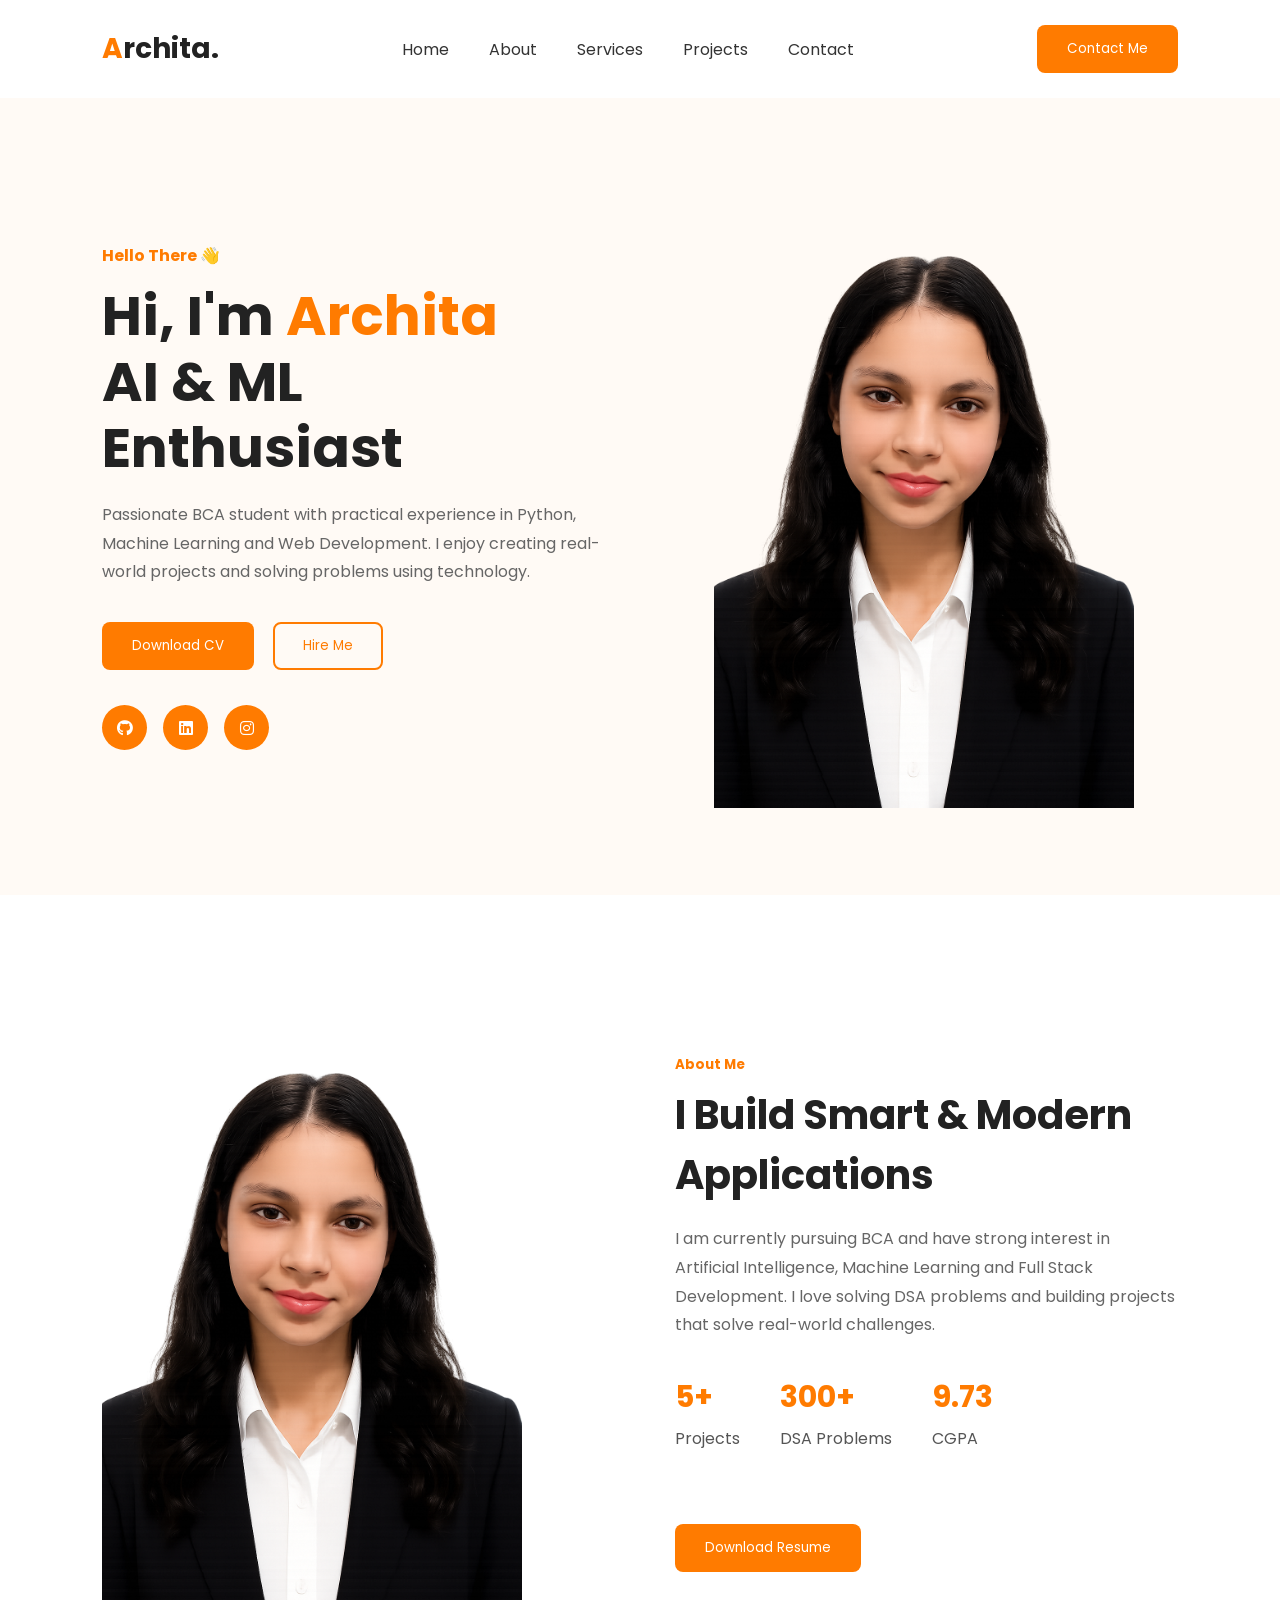
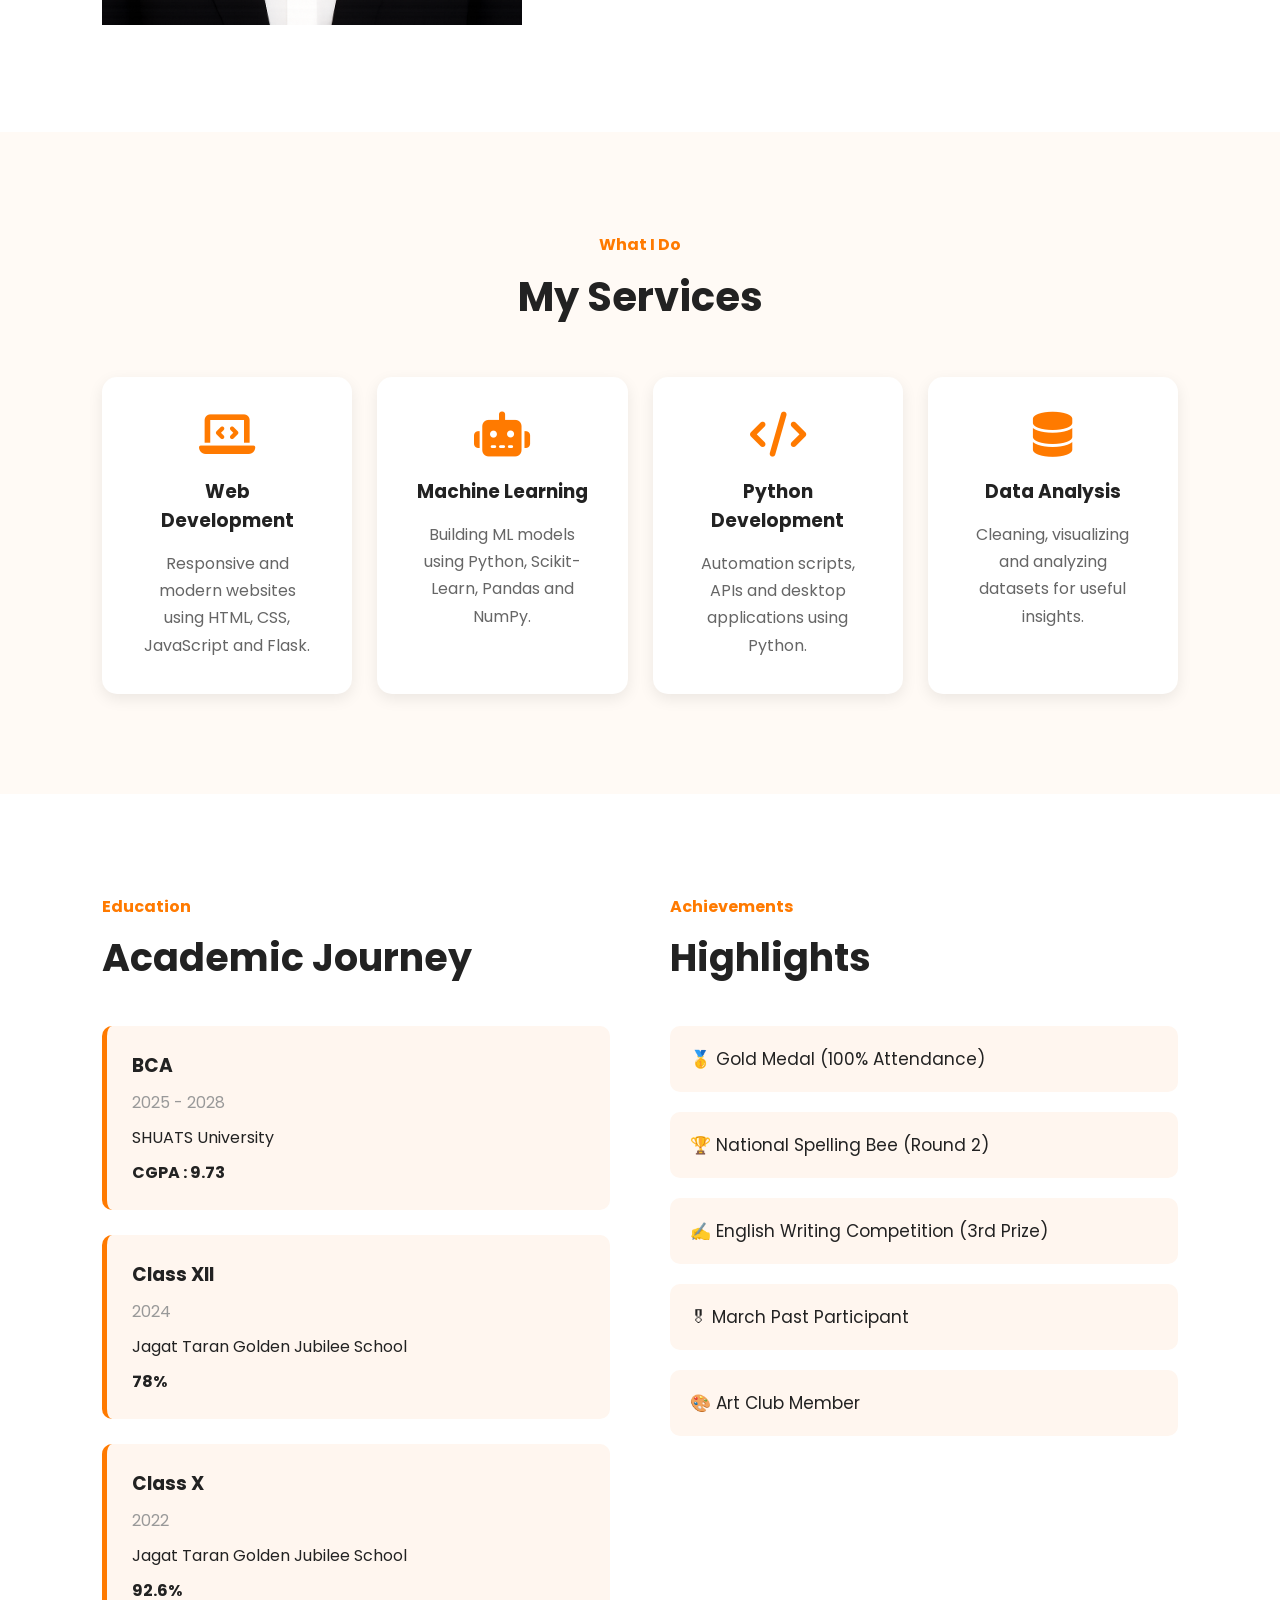
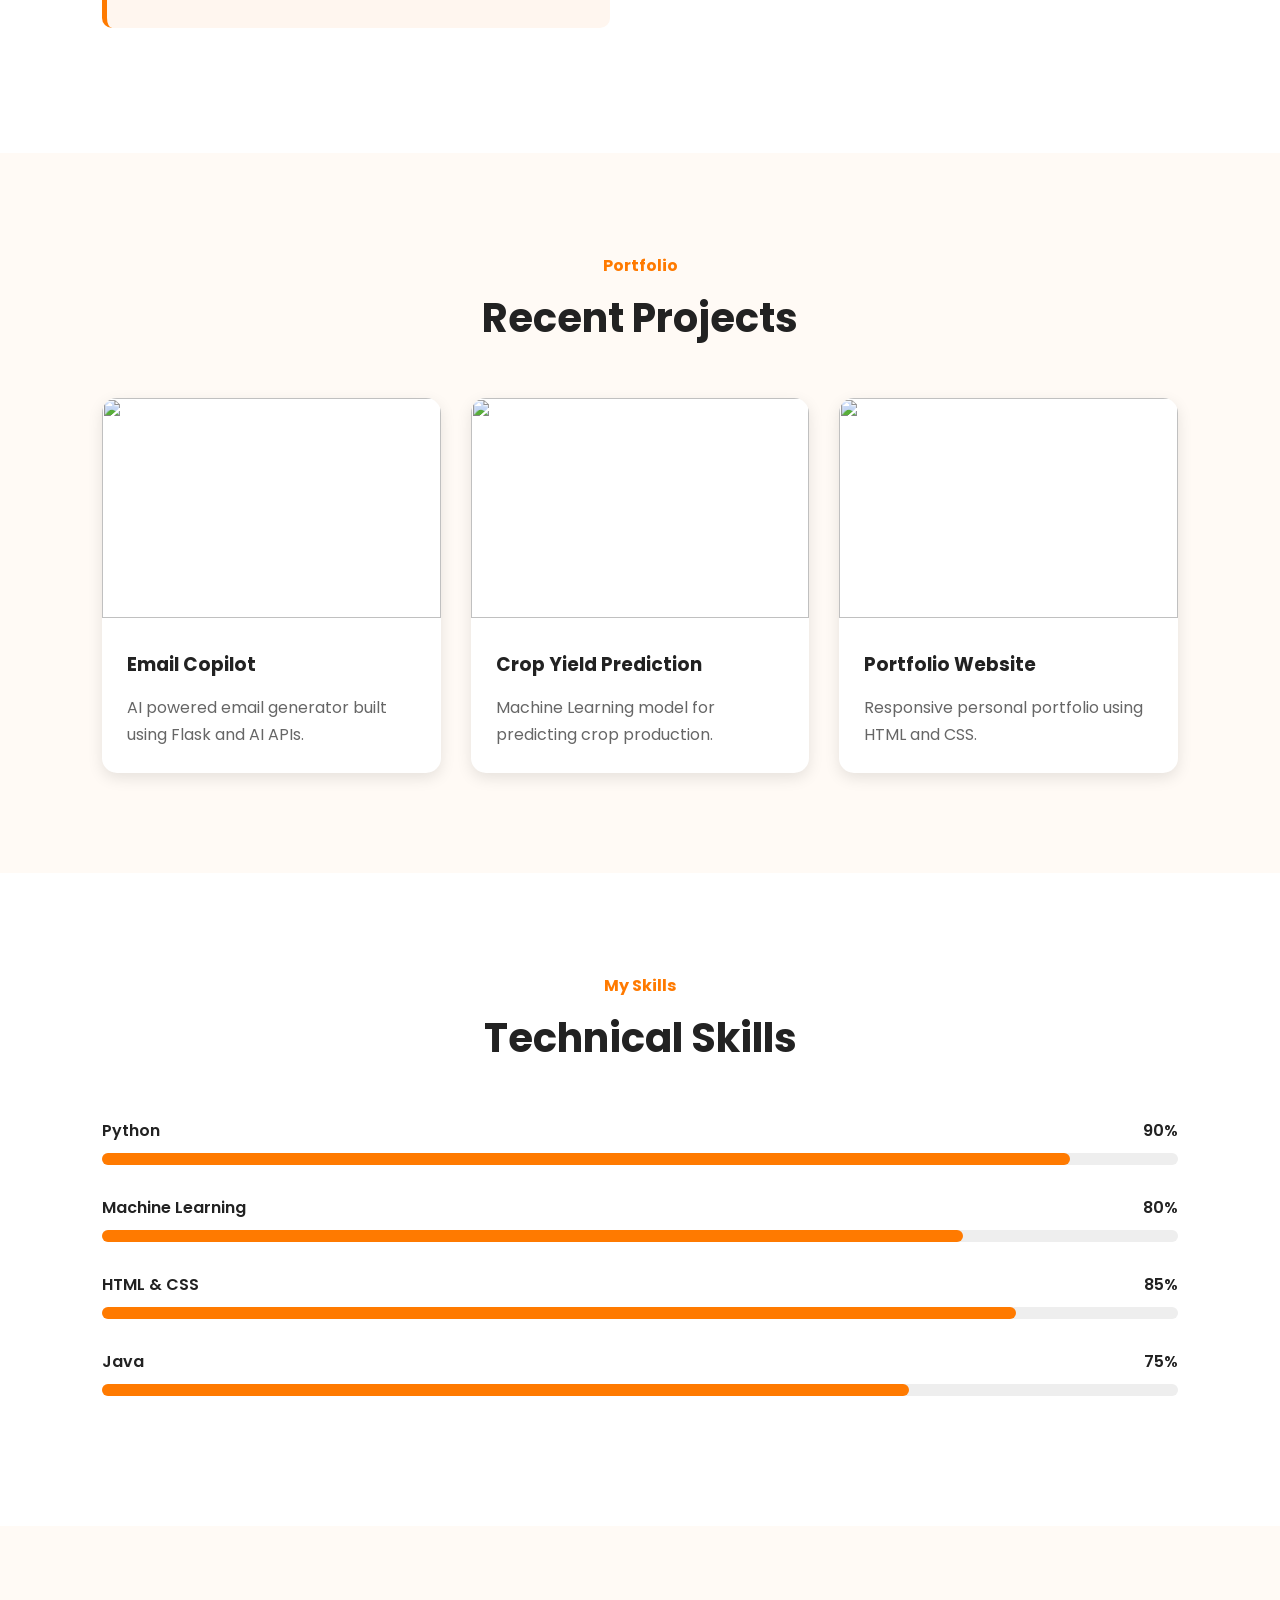
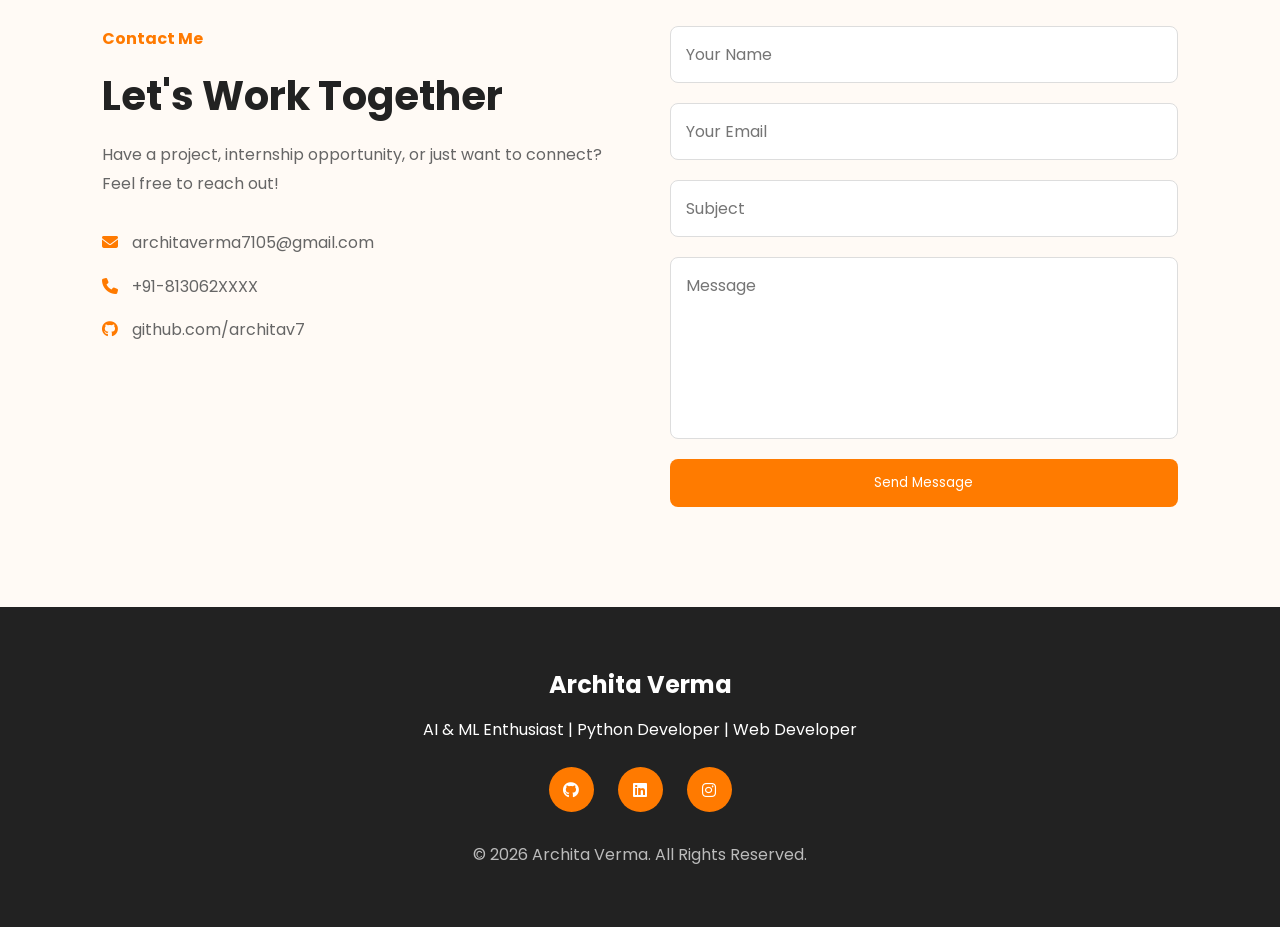
==== index.html @ 8e08bd90 "Initial Commit" ====
<!DOCTYPE html>
<html lang="en">
<head>
    <meta charset="UTF-8">
    <meta name="viewport" content="width=device-width, initial-scale=1.0">
    <title>Archita Verma | Portfolio</title>

    <!-- CSS -->
    <link rel="stylesheet" href="style.css">

    <!-- Icons -->
    <link rel="stylesheet"
    href="https://cdnjs.cloudflare.com/ajax/libs/font-awesome/6.5.2/css/all.min.css">
</head>

<body>

<!-- ================= NAVBAR ================= -->

<header>

    <div class="logo">
        <span>A</span>rchita.
    </div>

    <nav>

        <a href="#">Home</a>
        <a href="#">About</a>
        <a href="#">Services</a>
        <a href="#">Projects</a>
        <a href="#">Contact</a>

    </nav>

    <button class="btn">Contact Me</button>

</header>

<!-- ================= HERO ================= -->

<section class="hero">

    <div class="hero-text">

        <h4>Hello There 👋</h4>

        <h1>
            Hi, I'm <span>Archita</span><br>
            AI & ML Enthusiast
        </h1>

        <p>
            Passionate BCA student with practical experience in
            Python, Machine Learning and Web Development.
            I enjoy creating real-world projects and solving
            problems using technology.
        </p>

        <div class="hero-buttons">

            <button class="btn">
                Download CV
            </button>

            <button class="btn-outline">
                Hire Me
            </button>

        </div>

        <div class="social-icons">

            <a href="#"><i class="fab fa-github"></i></a>

            <a href="#"><i class="fab fa-linkedin"></i></a>

            <a href="#"><i class="fab fa-instagram"></i></a>

        </div>

    </div>


    <div class="hero-image">

        <!-- Replace this image with your own -->
        <img    src= "Profile.png" alt="Profile">

    </div>

</section>

<!-- ================= ABOUT ================= -->

<section class="about">

    <div class="about-image">

        <img src="Profile.png" alt="Profile">

    </div>


    <div class="about-text">

        <h5>About Me</h5>

        <h2>
            I Build Smart & Modern
            Applications
        </h2>

        <p>

            I am currently pursuing BCA and have strong interest
            in Artificial Intelligence, Machine Learning and
            Full Stack Development.

            I love solving DSA problems and building projects
            that solve real-world challenges.

        </p>

        <div class="about-box">

            <div>

                <h3>5+</h3>
                <p>Projects</p>

            </div>

            <div>

                <h3>300+</h3>
                <p>DSA Problems</p>

            </div>

            <div>

                <h3>9.73</h3>
                <p>CGPA</p>

            </div>

        </div>

        <button class="btn">

            Download Resume

        </button>

    </div>

</section>
  <!-- ================= SERVICES ================= -->

<section class="services">

    <h4>What I Do</h4>
    <h2>My Services</h2>

    <div class="service-container">

        <div class="service-card">
            <i class="fas fa-laptop-code"></i>
            <h3>Web Development</h3>
            <p>
                Responsive and modern websites using HTML, CSS,
                JavaScript and Flask.
            </p>
        </div>

        <div class="service-card">
            <i class="fas fa-robot"></i>
            <h3>Machine Learning</h3>
            <p>
                Building ML models using Python,
                Scikit-Learn, Pandas and NumPy.
            </p>
        </div>

        <div class="service-card">
            <i class="fas fa-code"></i>
            <h3>Python Development</h3>
            <p>
                Automation scripts, APIs and desktop
                applications using Python.
            </p>
        </div>

        <div class="service-card">
            <i class="fas fa-database"></i>
            <h3>Data Analysis</h3>
            <p>
                Cleaning, visualizing and analyzing
                datasets for useful insights.
            </p>
        </div>

    </div>

</section>


<!-- ================= EDUCATION ================= -->

<section class="education">

    <div class="education-left">

        <h4>Education</h4>
        <h2>Academic Journey</h2>

        <div class="edu-box">

            <h3>BCA</h3>
            <span>2025 - 2028</span>

            <p>
                SHUATS University
            </p>

            <strong>CGPA : 9.73</strong>

        </div>

        <div class="edu-box">

            <h3>Class XII</h3>
            <span>2024</span>

            <p>
                Jagat Taran Golden Jubilee School
            </p>

            <strong>78%</strong>

        </div>

        <div class="edu-box">

            <h3>Class X</h3>
            <span>2022</span>

            <p>
                Jagat Taran Golden Jubilee School
            </p>

            <strong>92.6%</strong>

        </div>

    </div>


    <div class="education-right">

        <h4>Achievements</h4>
        <h2>Highlights</h2>

        <div class="achievement">

            🥇 Gold Medal (100% Attendance)

        </div>

        <div class="achievement">

            🏆 National Spelling Bee (Round 2)

        </div>

        <div class="achievement">

            ✍️ English Writing Competition (3rd Prize)

        </div>

        <div class="achievement">

            🎖 March Past Participant

        </div>

        <div class="achievement">

            🎨 Art Club Member

        </div>

    </div>

</section>


<!-- ================= PROJECTS ================= -->

<section class="projects">

    <h4>Portfolio</h4>
    <h2>Recent Projects</h2>

    <div class="project-container">

        <div class="project-card">

            <img src="images/project1.jpg">

            <div class="project-info">

                <h3>Email Copilot</h3>

                <p>
                    AI powered email generator
                    built using Flask and AI APIs.
                </p>

            </div>

        </div>

        <div class="project-card">

            <img src="images/project2.jpg">

            <div class="project-info">

                <h3>Crop Yield Prediction</h3>

                <p>
                    Machine Learning model
                    for predicting crop production.
                </p>

            </div>

        </div>

        <div class="project-card">

            <img src="images/project3.jpg">

            <div class="project-info">

                <h3>Portfolio Website</h3>

                <p>
                    Responsive personal portfolio
                    using HTML and CSS.
                </p>

            </div>

        </div>

    </div>

</section>
<!-- ================= SKILLS ================= -->

<section class="skills">

    <h4>My Skills</h4>
    <h2>Technical Skills</h2>

    <div class="skill">

        <div class="skill-title">
            <span>Python</span>
            <span>90%</span>
        </div>

        <div class="progress">
            <div class="progress-bar" style="width:90%;"></div>
        </div>

    </div>

    <div class="skill">

        <div class="skill-title">
            <span>Machine Learning</span>
            <span>80%</span>
        </div>

        <div class="progress">
            <div class="progress-bar" style="width:80%;"></div>
        </div>

    </div>

    <div class="skill">

        <div class="skill-title">
            <span>HTML & CSS</span>
            <span>85%</span>
        </div>

        <div class="progress">
            <div class="progress-bar" style="width:85%;"></div>
        </div>

    </div>

    <div class="skill">

        <div class="skill-title">
            <span>Java</span>
            <span>75%</span>
        </div>

        <div class="progress">
            <div class="progress-bar" style="width:75%;"></div>
        </div>

    </div>

</section>


<!-- ================= CONTACT ================= -->

<section class="contact">

    <div class="contact-left">

        <h4>Contact Me</h4>

        <h2>Let's Work Together</h2>

        <p>
            Have a project, internship opportunity, or just want to connect?
            Feel free to reach out!
        </p>

        <div class="contact-info">
            <p><i class="fas fa-envelope"></i> architaverma7105@gmail.com</p>
            <p><i class="fas fa-phone"></i> +91-813062XXXX</p>
            <p><i class="fab fa-github"></i> github.com/architav7</p>
        </div>

    </div>


    <div class="contact-right">

        <form>

            <input type="text" placeholder="Your Name">

            <input type="email" placeholder="Your Email">

            <input type="text" placeholder="Subject">

            <textarea rows="6" placeholder="Message"></textarea>

            <button class="btn">
                Send Message
            </button>

        </form>

    </div>

</section>


<!-- ================= FOOTER ================= -->

<footer>

    <h2>Archita Verma</h2>

    <p>
        AI & ML Enthusiast | Python Developer | Web Developer
    </p>

    <div class="footer-icons">

        <a href="#"><i class="fab fa-github"></i></a>

        <a href="#"><i class="fab fa-linkedin"></i></a>

        <a href="#"><i class="fab fa-instagram"></i></a>

    </div>

    <p class="copyright">

        © 2026 Archita Verma. All Rights Reserved.

    </p>

</footer>

</body>
</html>
---- style.css ----
/* Google Font */

@import url('https://fonts.googleapis.com/css2?family=Poppins:wght@300;400;500;600;700;800&display=swap');

*{
    margin:0;
    padding:0;
    box-sizing:border-box;
    font-family:'Poppins',sans-serif;
}

body{

    background:#fffaf5;
    color:#222;
}

/* Navbar */

header{

    display:flex;
    justify-content:space-between;
    align-items:center;

    padding:25px 8%;

    background:white;

    position:sticky;
    top:0;

    z-index:100;
}

.logo{

    font-size:28px;
    font-weight:700;
}

.logo span{

    color:#ff7b00;
}

nav a{

    text-decoration:none;

    color:#333;

    margin:0 18px;

    font-size:16px;

    transition:.3s;
}

nav a:hover{

    color:#ff7b00;
}

.btn{

    background:#ff7b00;

    color:white;

    border:none;

    padding:14px 30px;

    border-radius:8px;

    cursor:pointer;

    transition:.3s;
}

.btn:hover{

    background:#ff8f22;
}

.btn-outline{

    background:none;

    border:2px solid #ff7b00;

    color:#ff7b00;

    padding:12px 28px;

    border-radius:8px;

    cursor:pointer;

    margin-left:15px;
}

.btn-outline:hover{

    background:#ff7b00;

    color:white;
}

/* Hero */

.hero{

    display:flex;

    justify-content:space-between;

    align-items:center;

    padding:80px 8%;

    gap:60px;
}

.hero-text{

    flex:1;
}

.hero-text h4{

    color:#ff7b00;

    margin-bottom:15px;
}

.hero-text h1{

    font-size:55px;

    line-height:1.2;

    margin-bottom:20px;
}

.hero-text span{

    color:#ff7b00;
}

.hero-text p{

    color:#666;

    line-height:1.8;

    margin-bottom:35px;
}

.hero-buttons{

    margin-bottom:35px;
}

.social-icons a{

    display:inline-flex;

    justify-content:center;

    align-items:center;

    width:45px;

    height:45px;

    background:#ff7b00;

    color:white;

    border-radius:50%;

    margin-right:12px;

    text-decoration:none;

    transition:.3s;
}

.social-icons a:hover{

    transform:translateY(-5px);
}

.hero-image{

    flex:1;

    text-align:center;
}

.hero-image img{

    width:420px;

    max-width:100%;
}

/* About */

.about{

    display:flex;

    justify-content:space-between;

    align-items:center;

    padding:100px 8%;

    gap:70px;

    background:white;
}

.about-image{

    flex:1;
}

.about-image img{

    width:420px;

    max-width:100%;
}

.about-text{

    flex:1;
}

.about-text h5{

    color:#ff7b00;

    margin-bottom:10px;
}

.about-text h2{

    font-size:40px;

    margin-bottom:20px;
}

.about-text p{

    color:#666;

    line-height:1.8;

    margin-bottom:35px;
}

.about-box{

    display:flex;

    gap:40px;

    margin-bottom:35px;
}

.about-box h3{

    color:#ff7b00;

    font-size:30px;
}

.about-box p{

    margin-top:5px;

    color:#555;
}

/* ================= SERVICES ================= */

.services{

    padding:100px 8%;
    background:#fffaf5;
    text-align:center;

}

.services h4{

    color:#ff7a00;
}

.services h2{

    font-size:40px;
    margin:10px 0 50px;

}

.service-container{

    display:grid;
    grid-template-columns:repeat(auto-fit,minmax(250px,1fr));
    gap:25px;

}

.service-card{

    background:white;
    padding:35px;
    border-radius:15px;
    transition:.3s;
    box-shadow:0 5px 15px rgba(0,0,0,.08);

}

.service-card:hover{

    transform:translateY(-10px);

}

.service-card i{

    font-size:45px;
    color:#ff7a00;
    margin-bottom:20px;

}

.service-card h3{

    margin-bottom:15px;

}

.service-card p{

    color:#666;
    line-height:1.7;

}

/* ================= EDUCATION ================= */

.education{

    padding:100px 8%;
    display:flex;
    justify-content:space-between;
    gap:60px;
    background:white;

}

.education-left,
.education-right{

    flex:1;

}

.education h4{

    color:#ff7a00;

}

.education h2{

    margin:10px 0 40px;
    font-size:38px;

}

.edu-box{

    background:#fff6ef;
    padding:25px;
    border-left:5px solid #ff7a00;
    margin-bottom:25px;
    border-radius:10px;

}

.edu-box h3{

    margin-bottom:10px;

}

.edu-box span{

    color:#999;

}

.edu-box p{

    margin:10px 0;

}

.achievement{

    background:#fff6ef;
    padding:20px;
    margin-bottom:20px;
    border-radius:10px;
    font-size:17px;

}

/* ================= PROJECTS ================= */

.projects{

    padding:100px 8%;
    background:#fffaf5;
    text-align:center;

}

.projects h4{

    color:#ff7a00;

}

.projects h2{

    font-size:40px;
    margin:10px 0 50px;

}

.project-container{

    display:grid;
    grid-template-columns:repeat(auto-fit,minmax(320px,1fr));
    gap:30px;

}

.project-card{

    background:white;
    border-radius:15px;
    overflow:hidden;
    transition:.3s;
    box-shadow:0 5px 15px rgba(0,0,0,.1);

}

.project-card:hover{

    transform:translateY(-10px);

}

.project-card img{

    width:100%;
    height:220px;
    object-fit:cover;

}

.project-info{

    padding:25px;
    text-align:left;

}

.project-info h3{

    margin-bottom:15px;

}

.project-info p{

    color:#666;
    line-height:1.7;

}

/* ================= SKILLS ================= */

.skills{

    padding:100px 8%;
    background:white;

}

.skills h4{

    color:#ff7a00;
    text-align:center;

}

.skills h2{

    text-align:center;
    margin:10px 0 50px;
    font-size:40px;

}

.skill{

    margin-bottom:30px;

}

.skill-title{

    display:flex;
    justify-content:space-between;
    margin-bottom:10px;
    font-weight:600;

}

.progress{

    width:100%;
    background:#eee;
    height:12px;
    border-radius:50px;

}

.progress-bar{

    height:12px;
    background:#ff7a00;
    border-radius:50px;

}


/* ================= CONTACT ================= */

.contact{

    display:flex;
    justify-content:space-between;
    gap:60px;
    padding:100px 8%;
    background:#fffaf5;

}

.contact-left,
.contact-right{

    flex:1;

}

.contact h4{

    color:#ff7a00;

}

.contact h2{

    font-size:40px;
    margin:15px 0;

}

.contact p{

    color:#666;
    line-height:1.8;

}

.contact-info{

    margin-top:30px;

}

.contact-info p{

    margin-bottom:15px;

}

.contact-info i{

    color:#ff7a00;
    margin-right:10px;

}

form{

    display:flex;
    flex-direction:column;

}

form input,
form textarea{

    padding:15px;
    margin-bottom:20px;
    border:1px solid #ddd;
    border-radius:8px;
    font-size:16px;
    outline:none;

}

textarea{

    resize:none;

}


/* ================= FOOTER ================= */

footer{

    background:#222;
    color:white;
    text-align:center;
    padding:60px 20px;

}

footer h2{

    margin-bottom:15px;

}

.footer-icons{

    margin:25px 0;

}

.footer-icons a{

    display:inline-flex;
    justify-content:center;
    align-items:center;

    width:45px;
    height:45px;

    border-radius:50%;

    background:#ff7a00;

    color:white;

    text-decoration:none;

    margin:0 10px;

    transition:.3s;

}

.footer-icons a:hover{

    transform:translateY(-5px);

}

.copyright{

    color:#bbb;
    margin-top:30px;

}


/* ================= RESPONSIVE ================= */

@media(max-width:992px){

header{

    flex-direction:column;
    gap:20px;

}

nav{

    display:flex;
    flex-wrap:wrap;
    justify-content:center;

}

.hero,
.about,
.education,
.contact{

    flex-direction:column;
    text-align:center;

}

.hero-image img,
.about-image img{

    width:300px;

}

.about-box{

    justify-content:center;
    flex-wrap:wrap;

}

}

@media(max-width:768px){

.hero-text h1{

    font-size:40px;

}

.services h2,
.projects h2,
.skills h2,
.contact h2,
.education h2{

    font-size:32px;

}

.project-container,
.service-container{

    grid-template-columns:1fr;

}

.btn,
.btn-outline{

    width:100%;
    margin-top:10px;

}

.hero-buttons{

    display:flex;
    flex-direction:column;

}

}
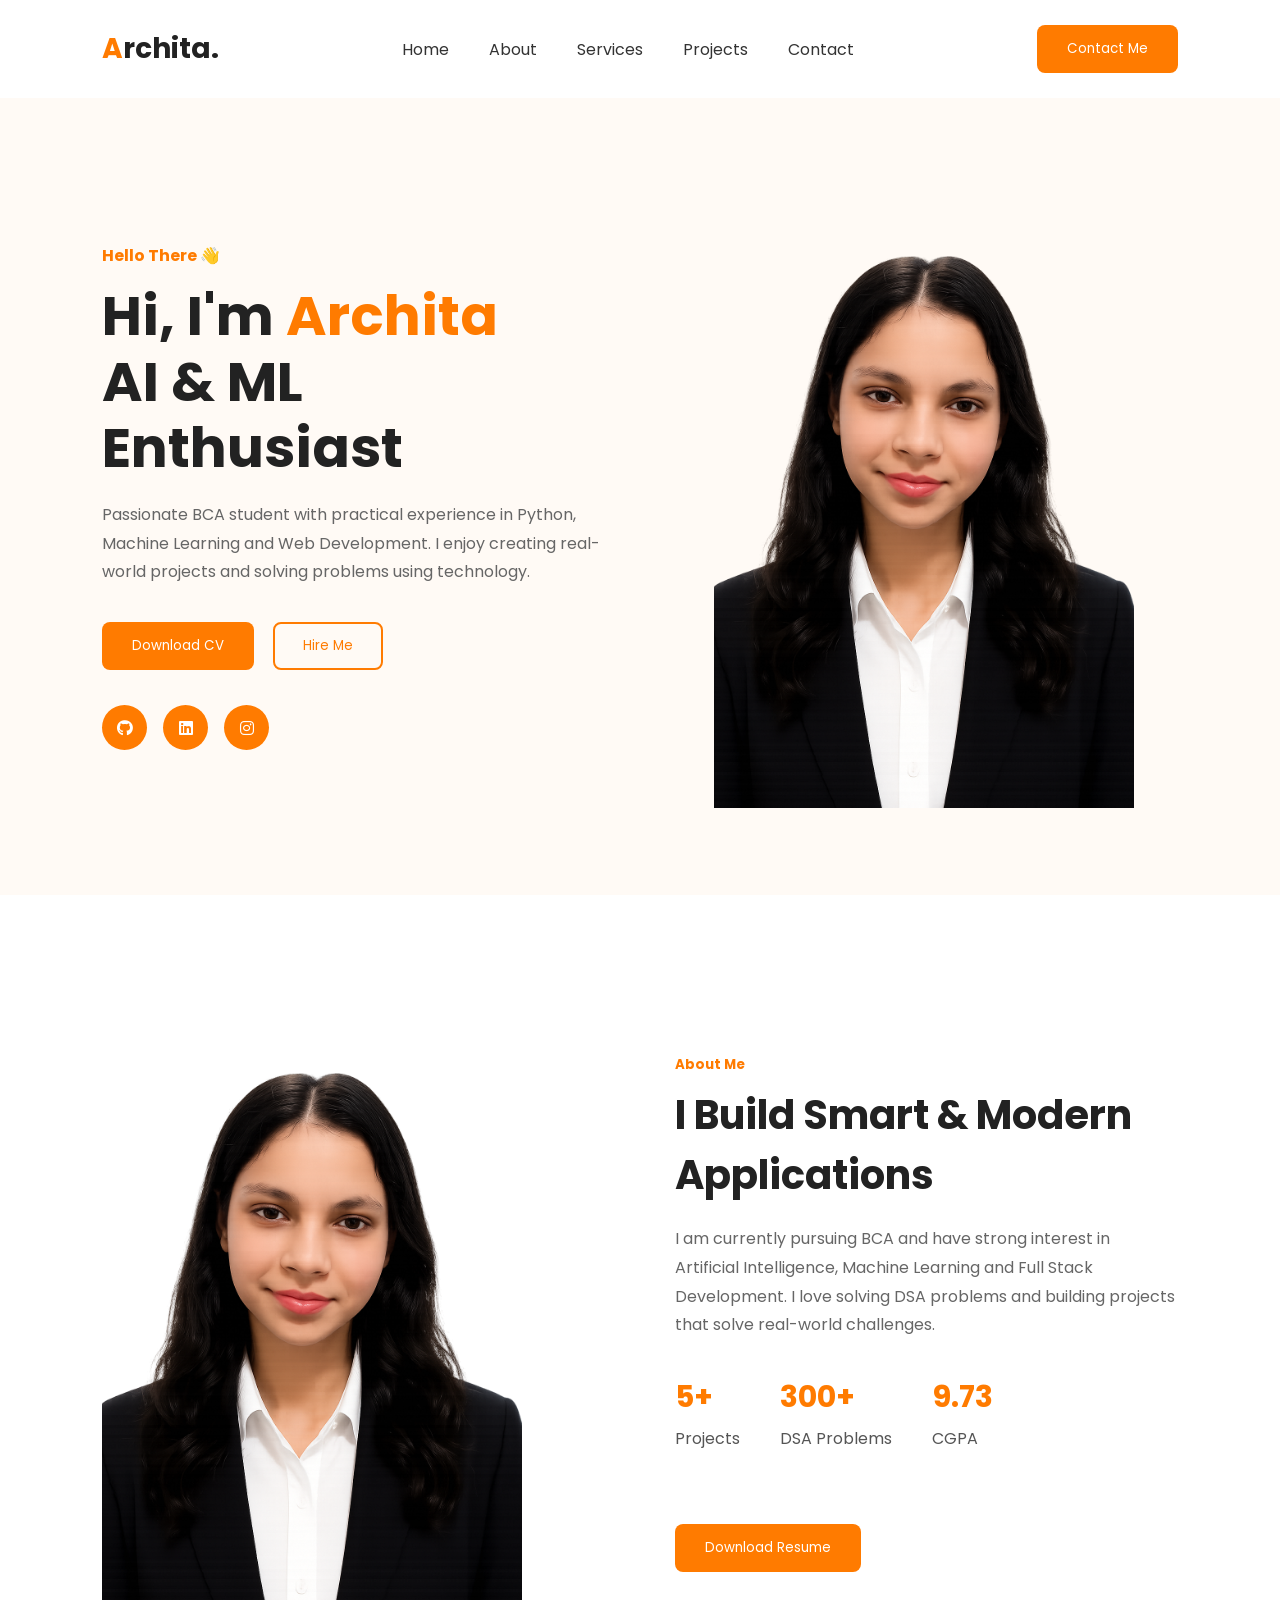
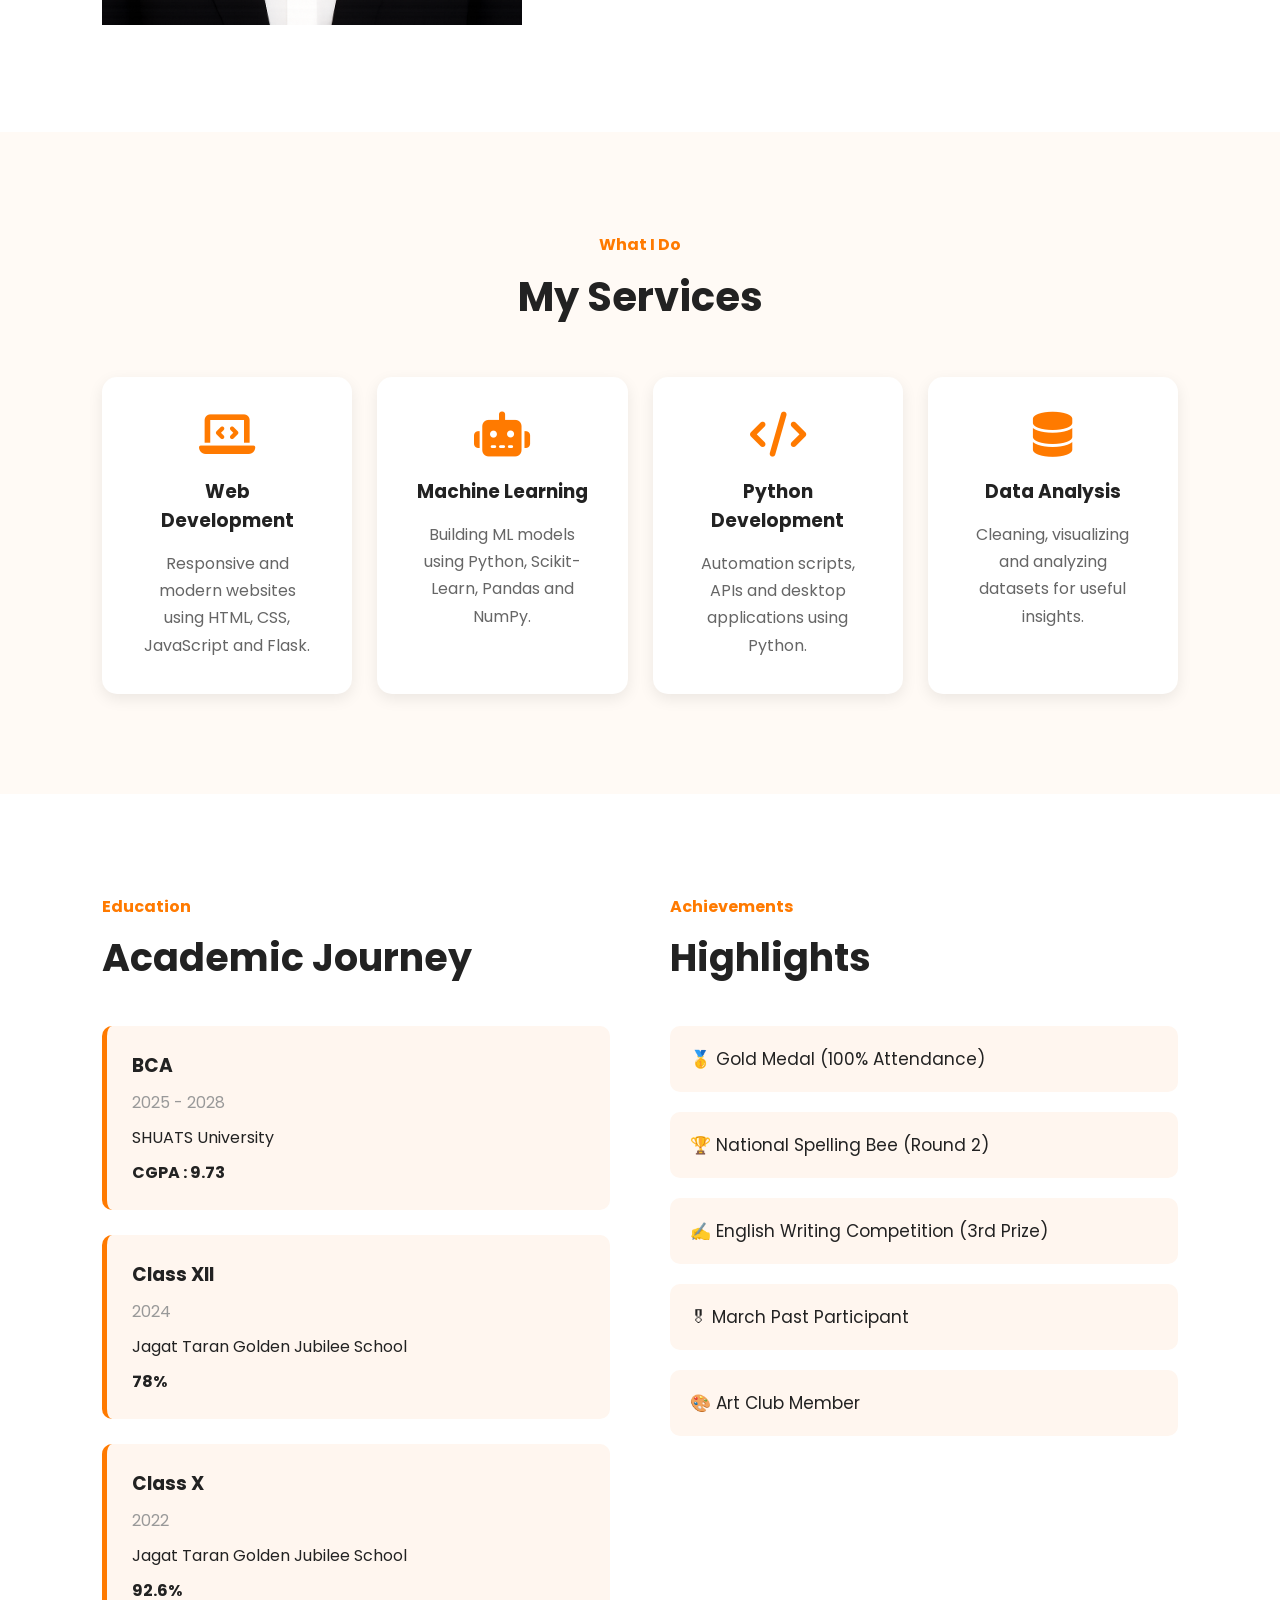
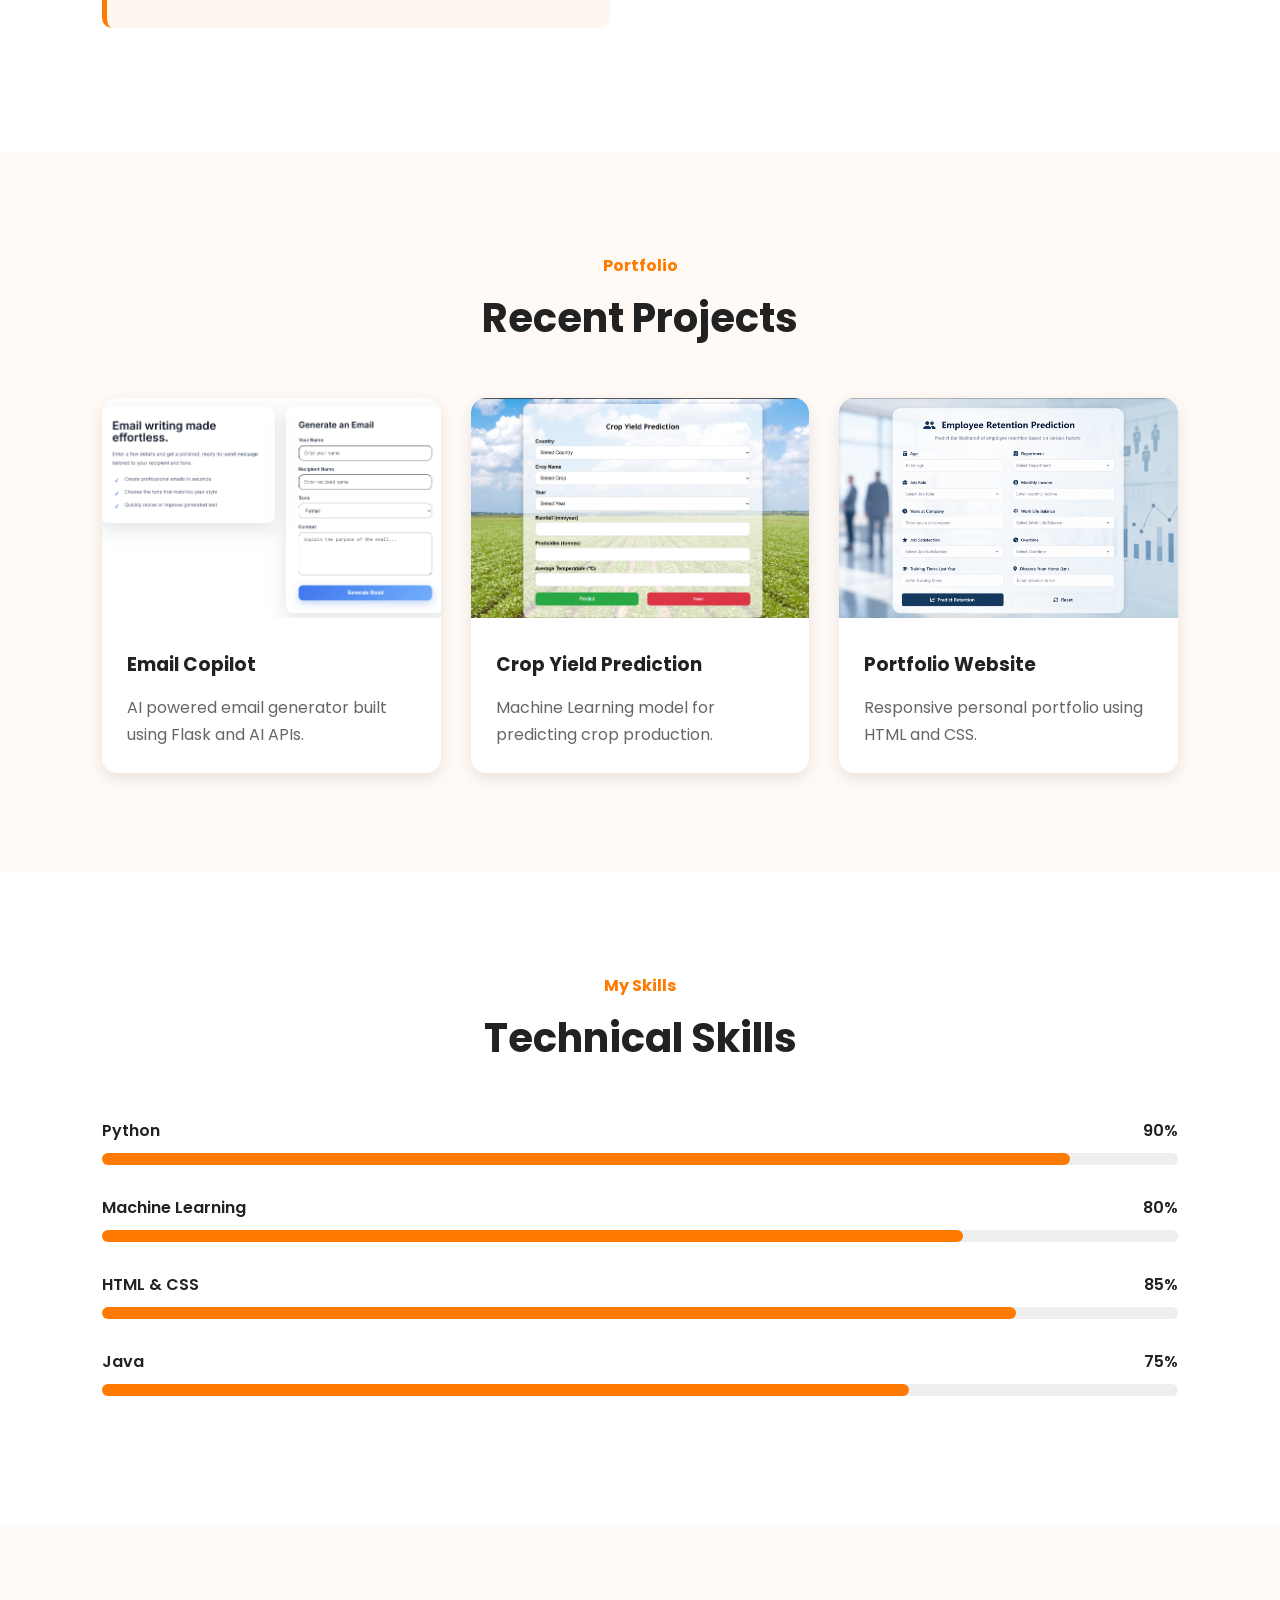
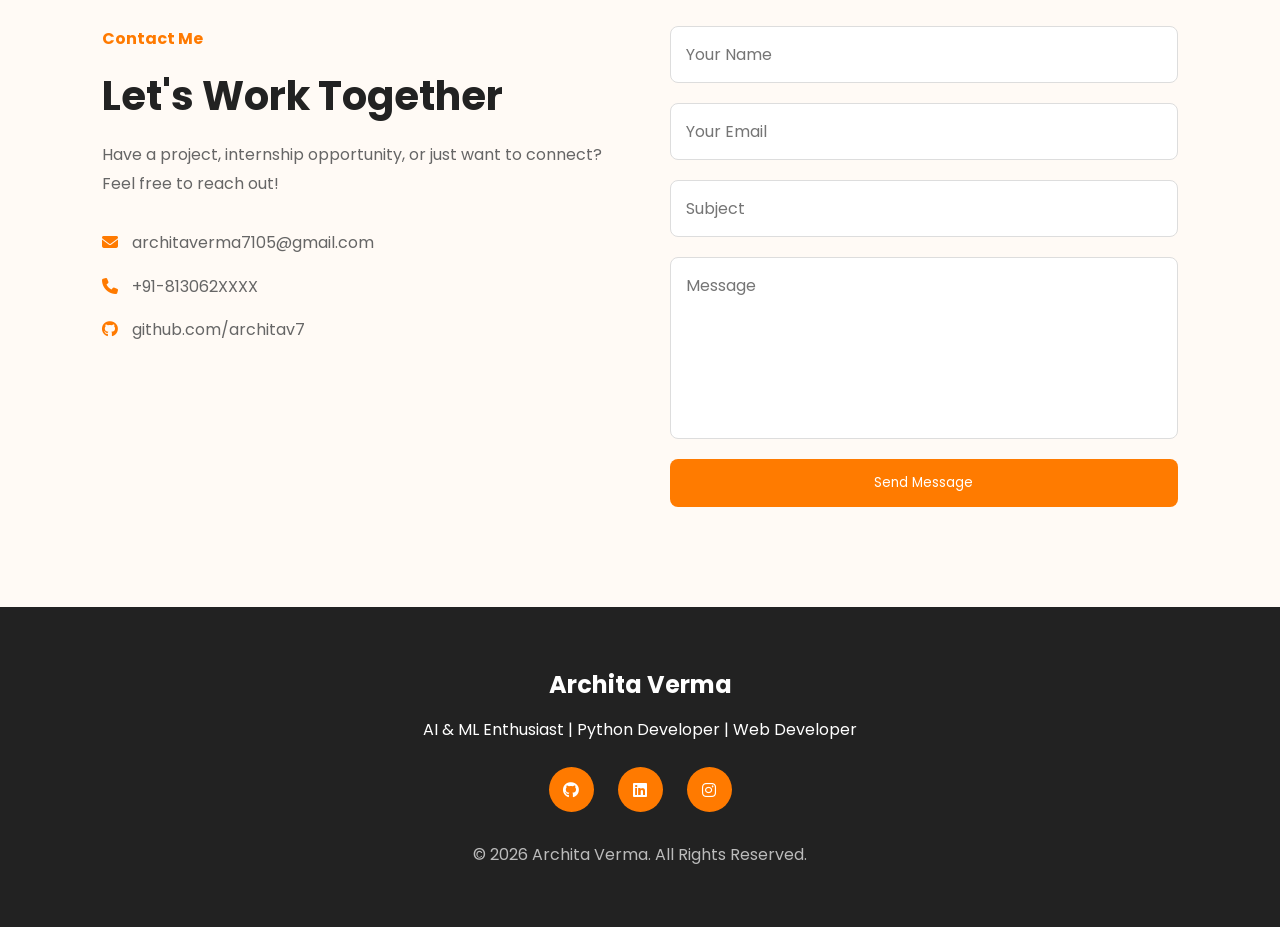
==== commit c7e07815: "update image of projects" ====
--- a/index.html
+++ b/index.html
@@ -18,7 +18,7 @@
 <!-- ================= NAVBAR ================= -->
 
 <header>
-
+ 
     <div class="logo">
         <span>A</span>rchita.
     </div>
@@ -308,7 +308,7 @@
 
         <div class="project-card">
 
-            <img src="images/project1.jpg">
+            <img src="Email Writer .png">
 
             <div class="project-info">
 
@@ -325,7 +325,7 @@
 
         <div class="project-card">
 
-            <img src="images/project2.jpg">
+            <img src="crop.png">
 
             <div class="project-info">
 
@@ -342,7 +342,7 @@
 
         <div class="project-card">
 
-            <img src="images/project3.jpg">
+            <img src="Employee Retention.png">
 
             <div class="project-info">
 
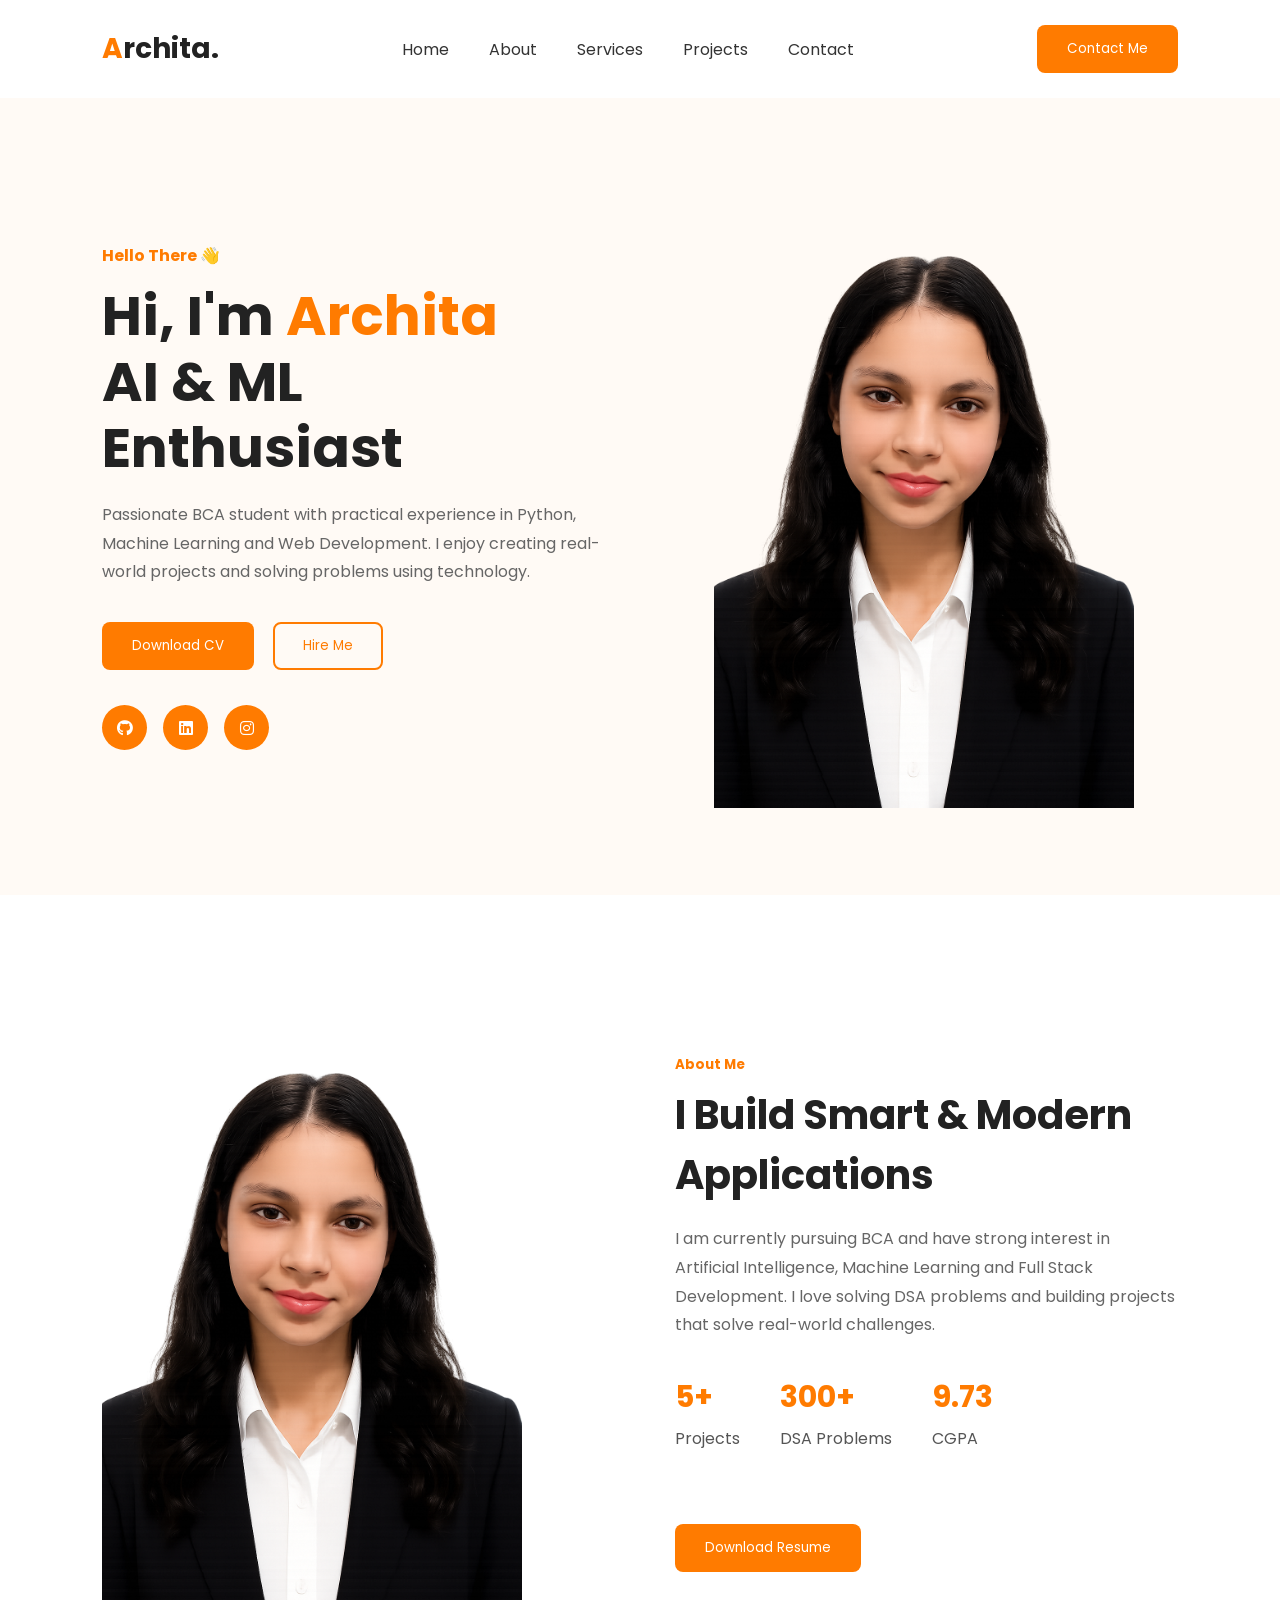
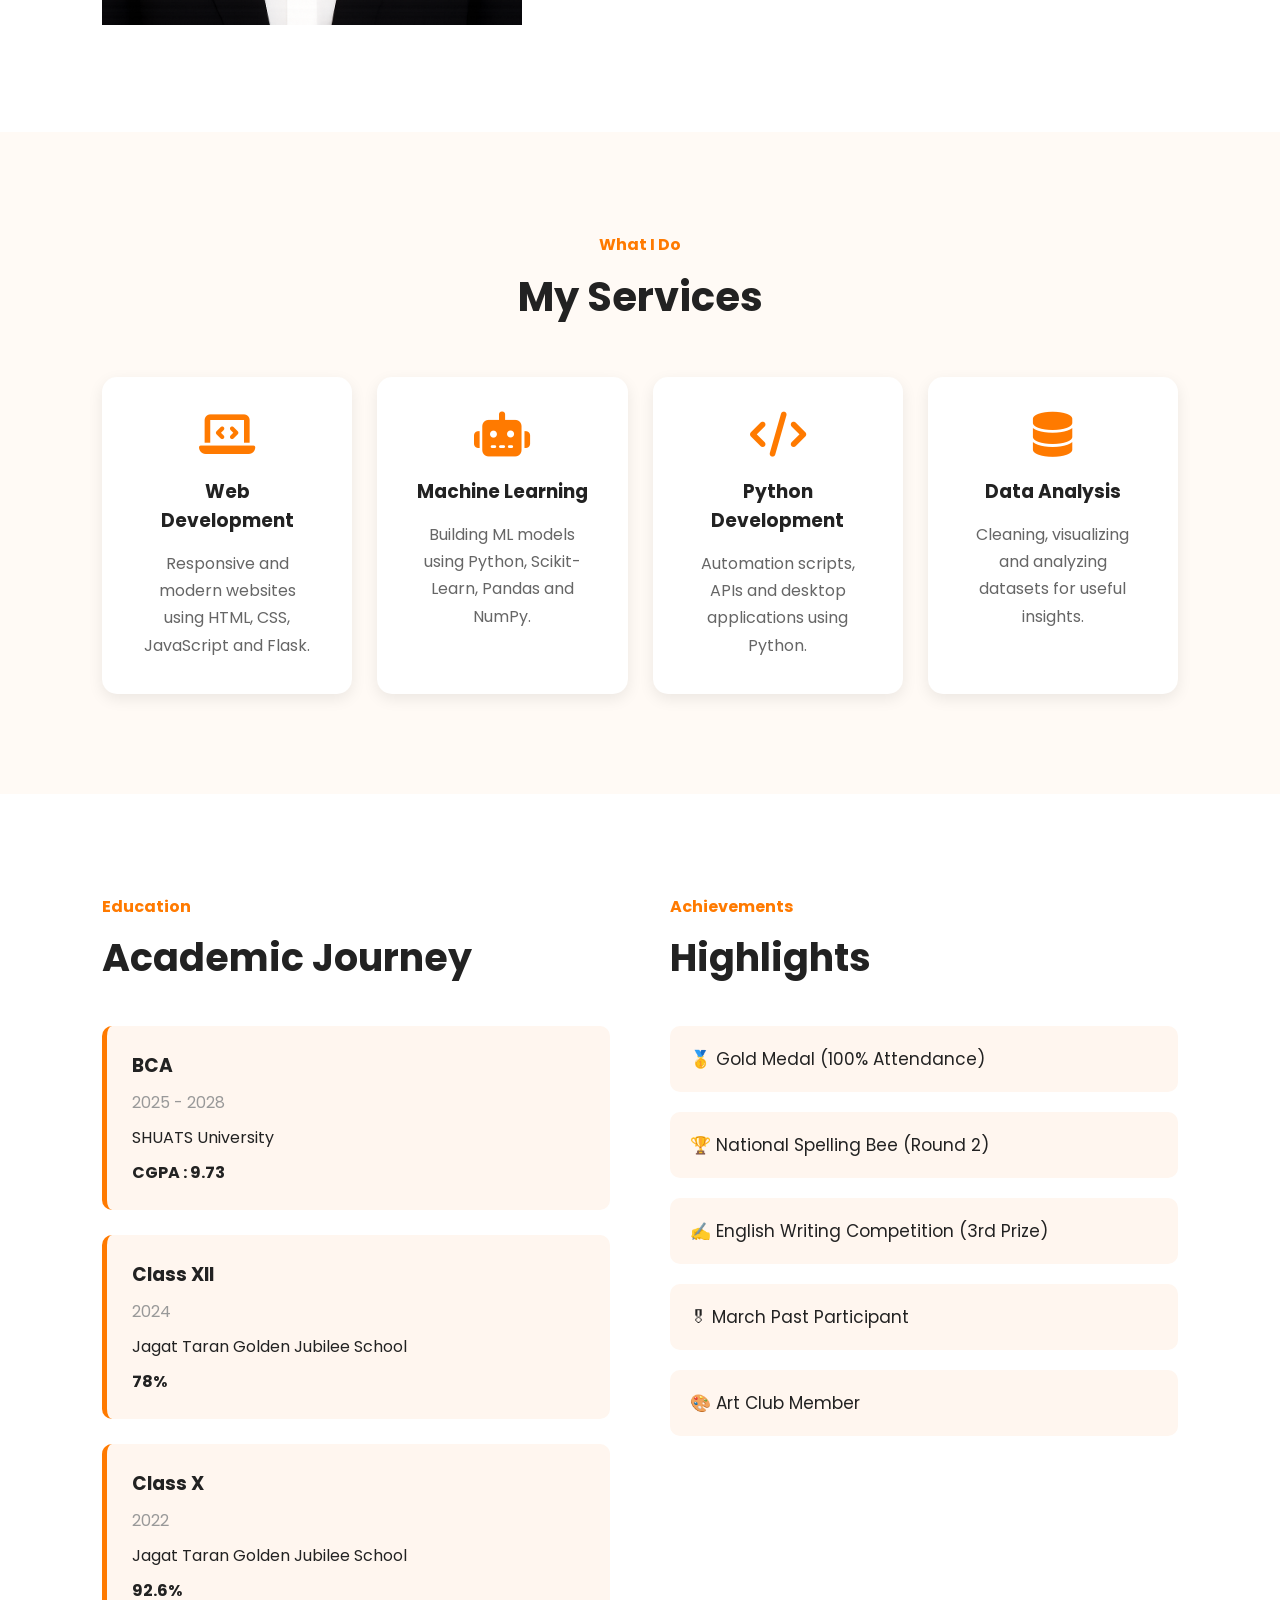
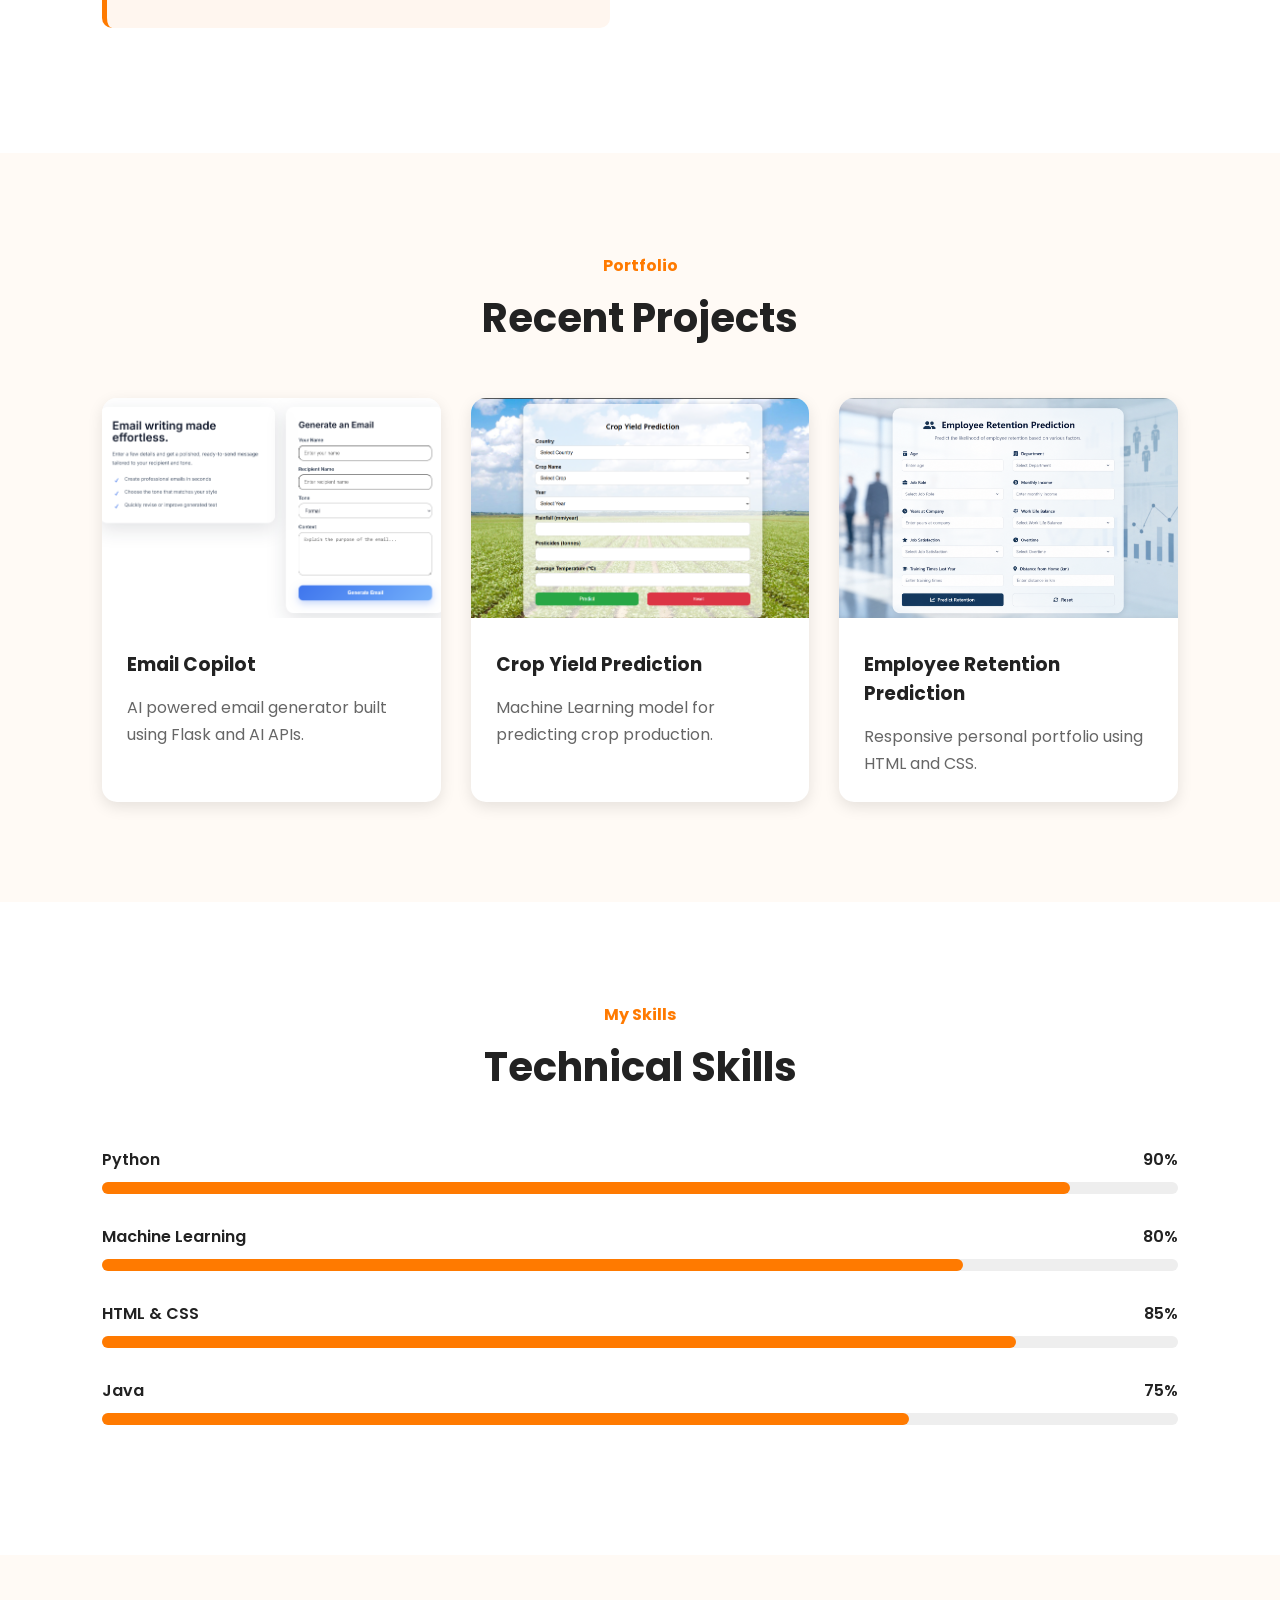
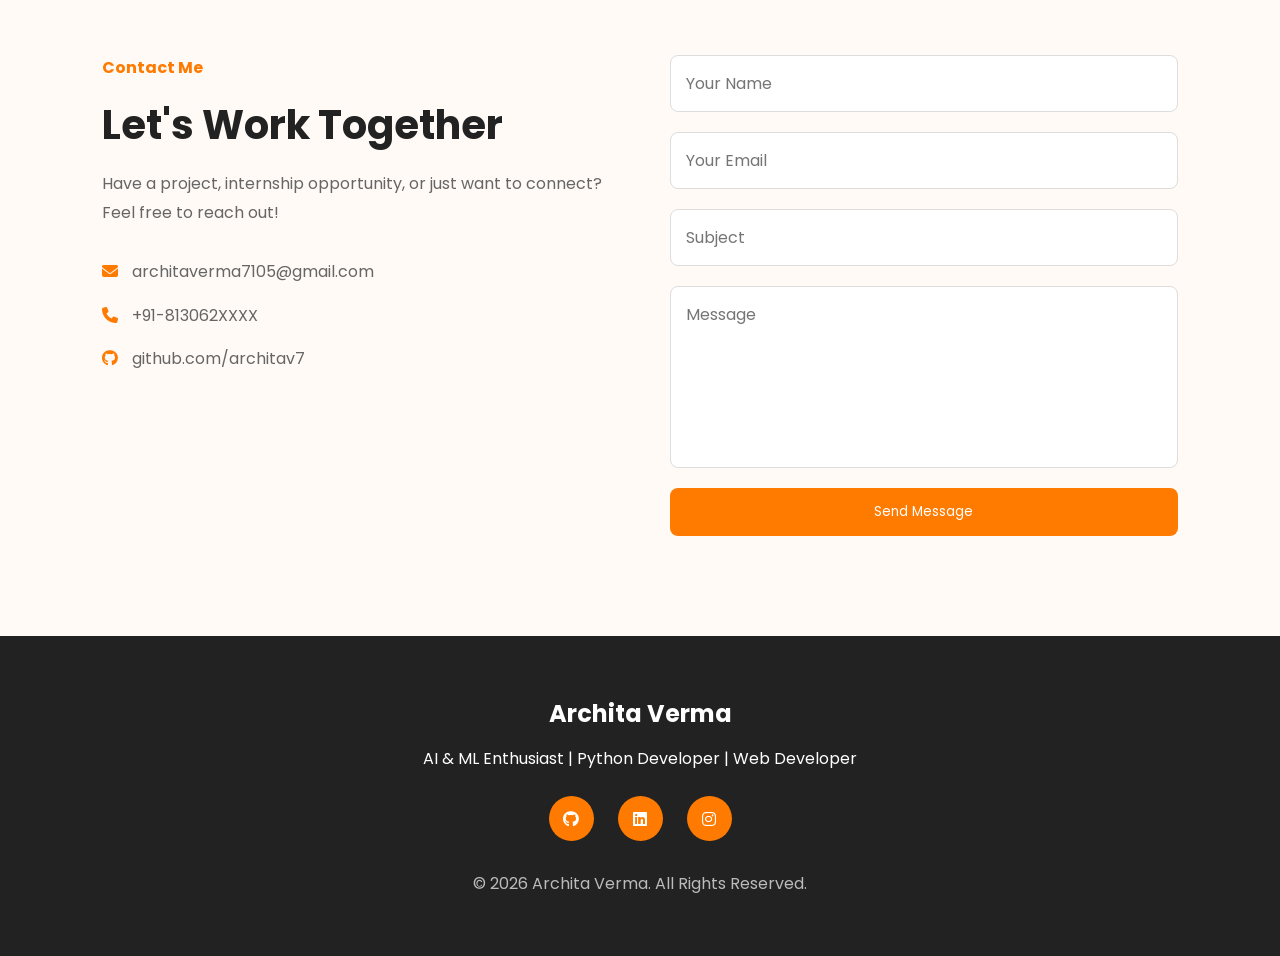
==== commit d9074d1a: "Changed the project name" ====
--- a/index.html
+++ b/index.html
@@ -346,7 +346,7 @@
 
             <div class="project-info">
 
-                <h3>Portfolio Website</h3>
+                <h3>Employee Retention Prediction</h3>
 
                 <p>
                     Responsive personal portfolio
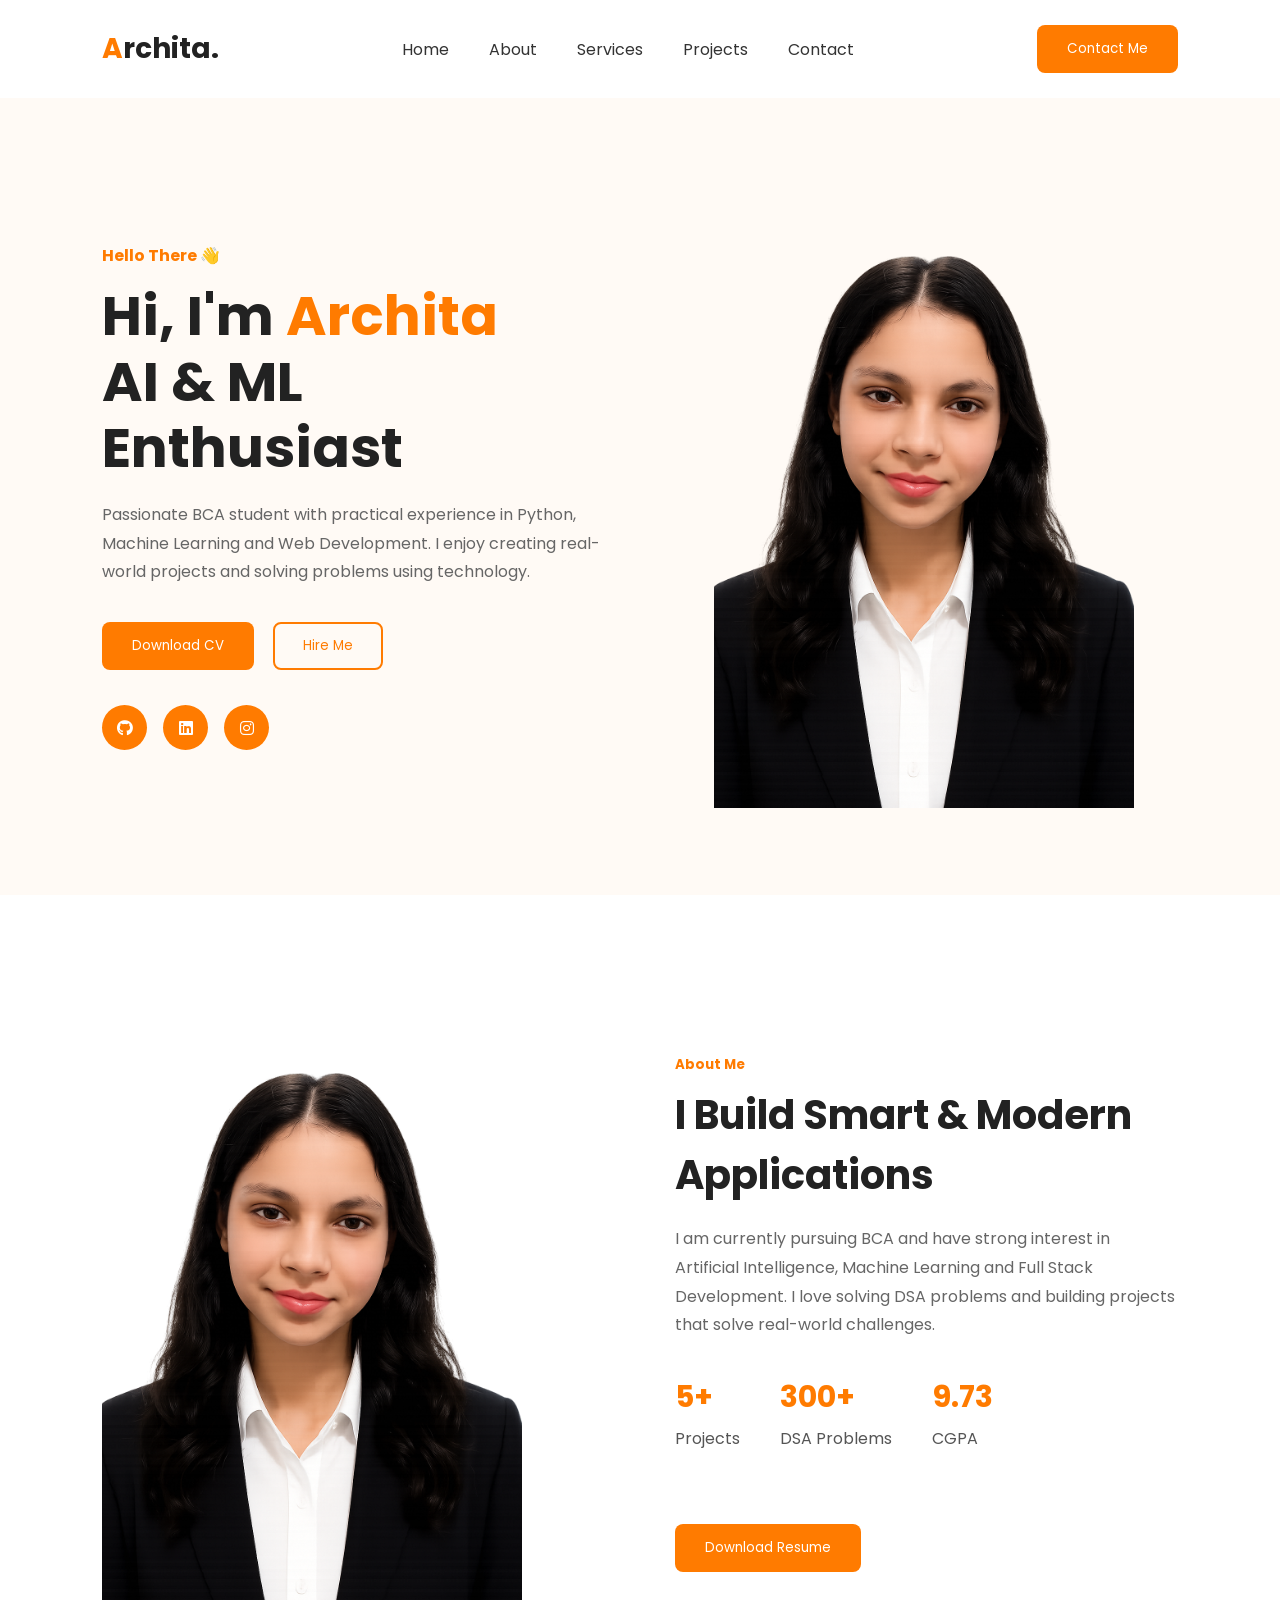
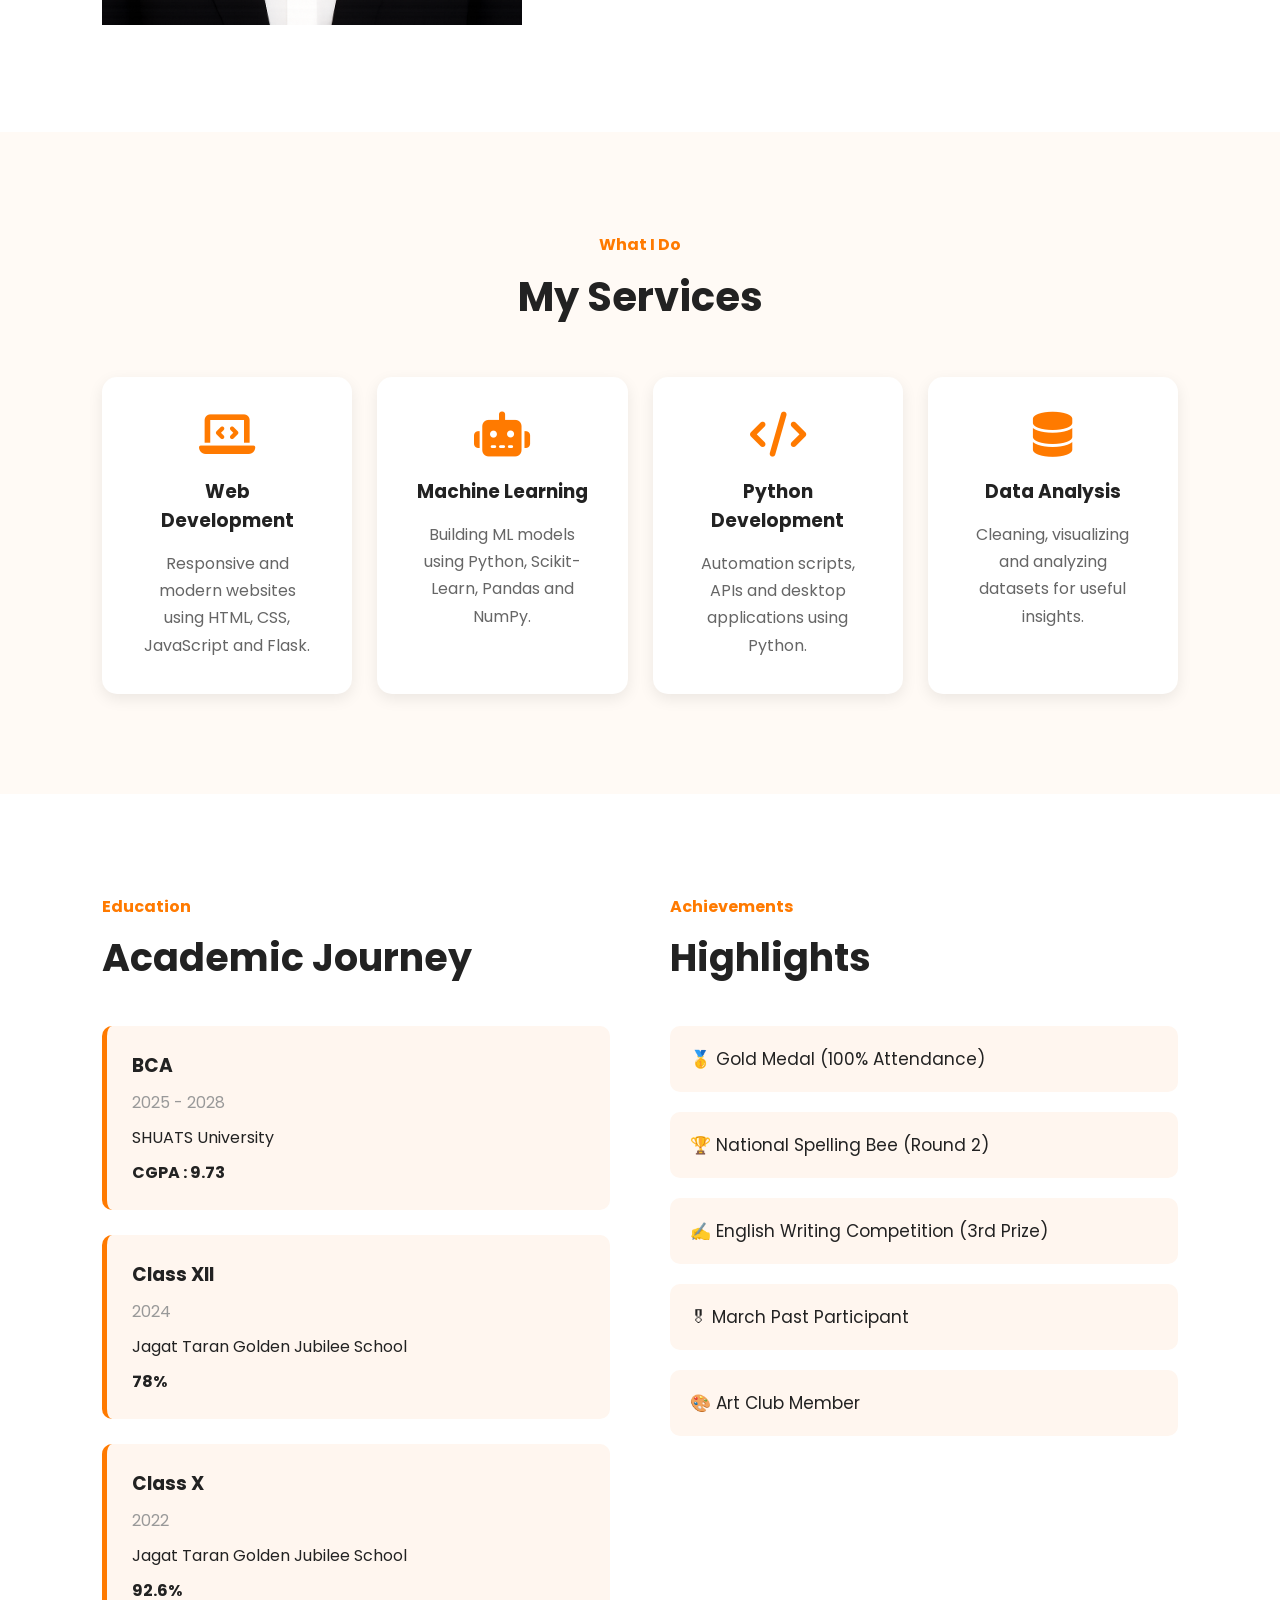
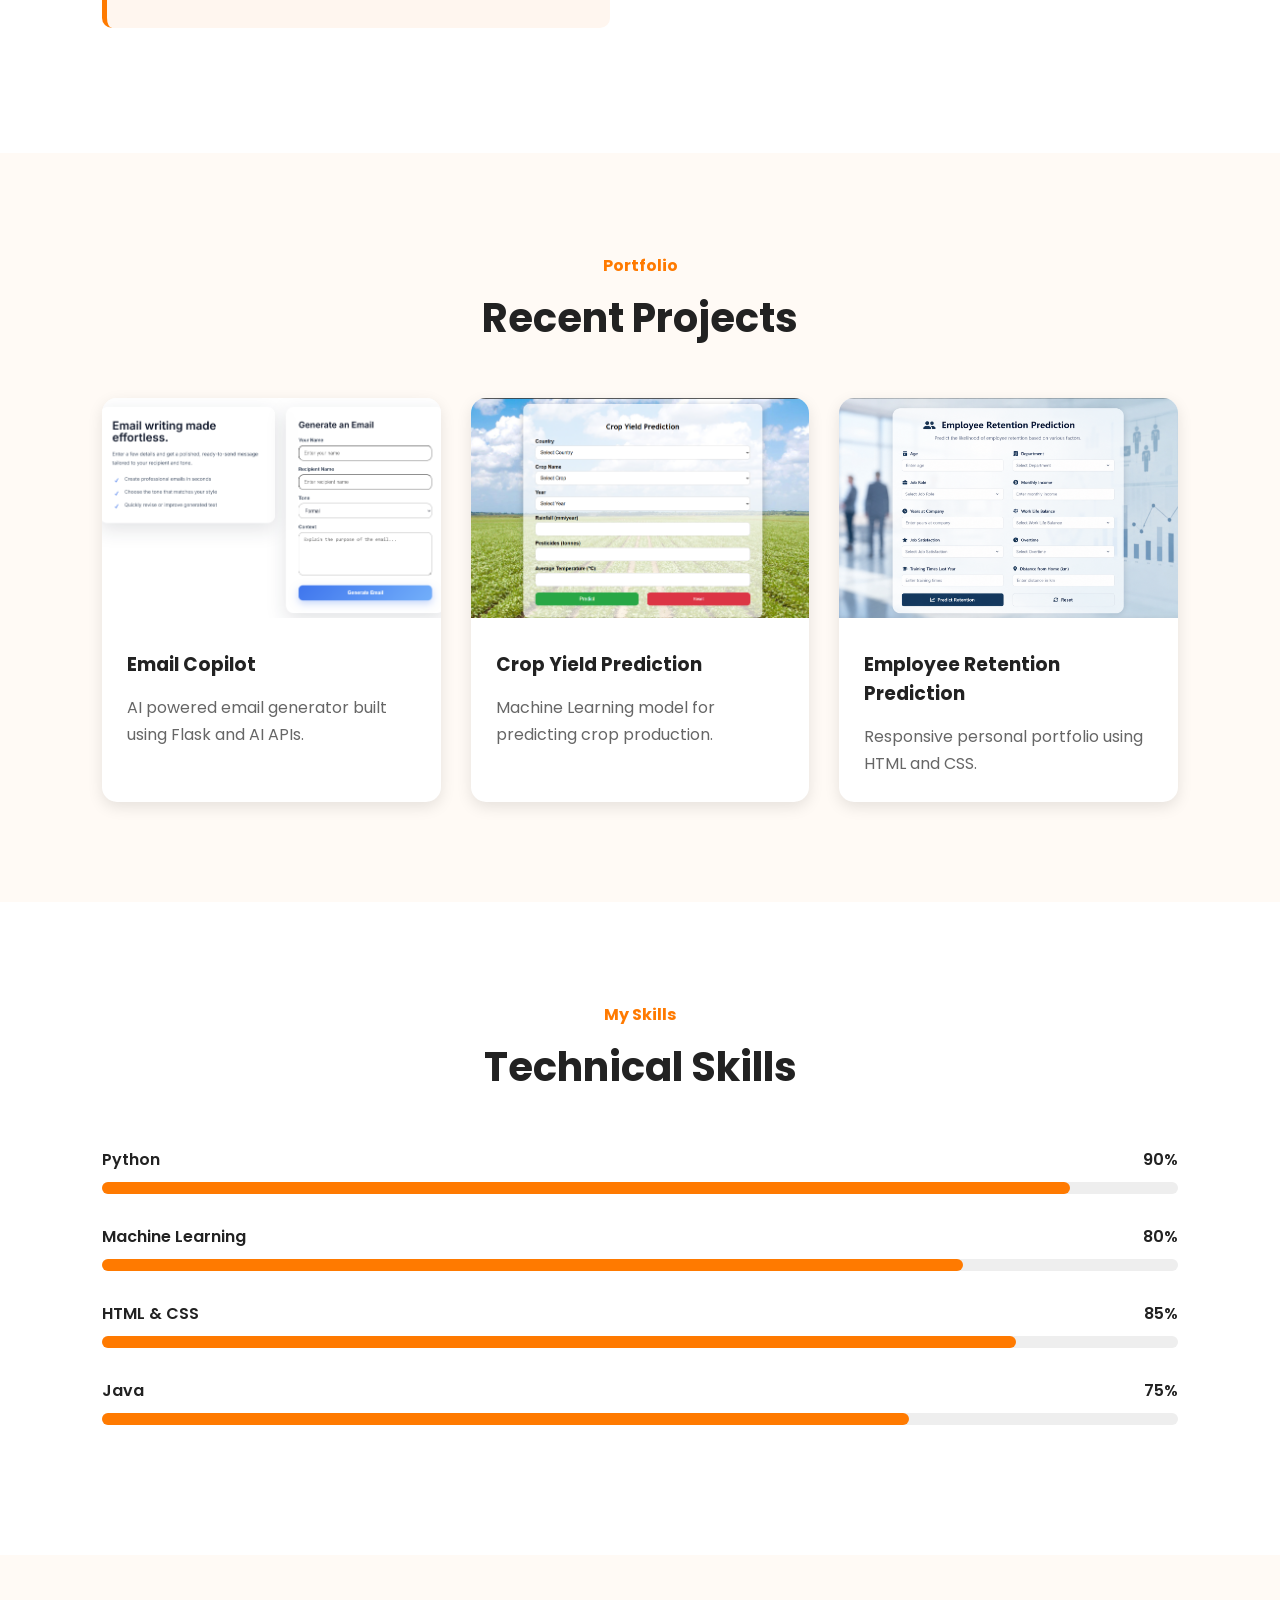
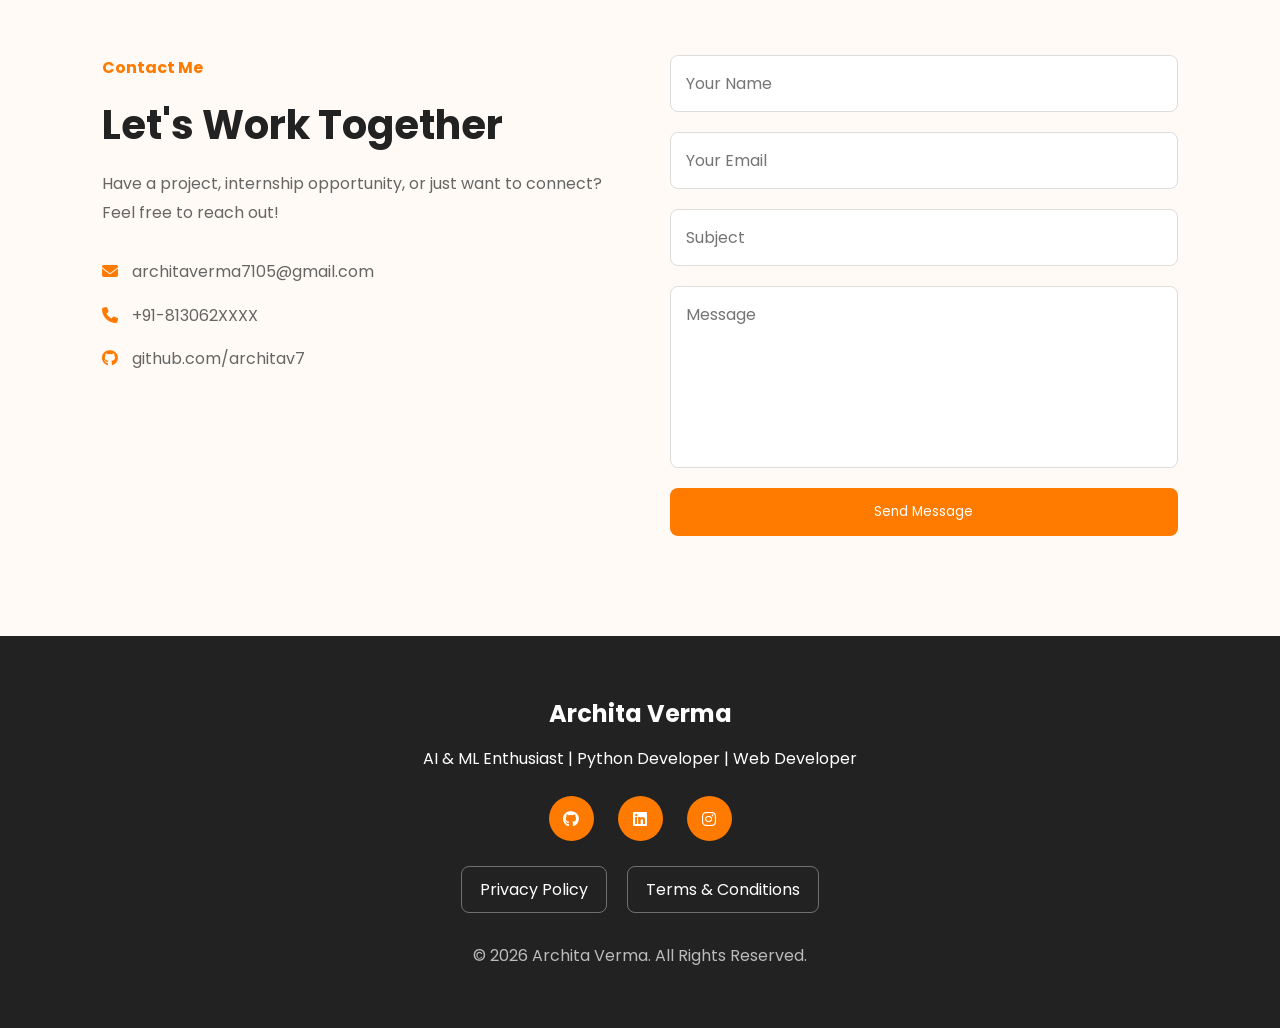
==== commit 5fb4f124: "privacy added" ====
--- a/index.html
+++ b/index.html
@@ -5,6 +5,8 @@
     <meta name="viewport" content="width=device-width, initial-scale=1.0">
     <title>Archita Verma | Portfolio</title>
 
+ <link rel="icon" type="image/x-icon" href="/Profile.png">
+
     <!-- CSS -->
     <link rel="stylesheet" href="style.css">
 
@@ -25,11 +27,11 @@
 
     <nav>
 
-        <a href="#">Home</a>
-        <a href="#">About</a>
-        <a href="#">Services</a>
-        <a href="#">Projects</a>
-        <a href="#">Contact</a>
+        <a href="#home">Home</a>
+        <a href="#about">About</a>
+        <a href="#services">Services</a>
+        <a href="#projects">Projects</a>
+        <a href="#contact">Contact</a>
 
     </nav>
 
@@ -39,7 +41,7 @@
 
 <!-- ================= HERO ================= -->
 
-<section class="hero">
+<section  id="home" class="hero">
 
     <div class="hero-text">
 
@@ -93,7 +95,7 @@
 
 <!-- ================= ABOUT ================= -->
 
-<section class="about">
+<section id="about" class="about">
 
     <div class="about-image">
 
@@ -158,7 +160,7 @@
 </section>
   <!-- ================= SERVICES ================= -->
 
-<section class="services">
+<section id="services" class="services">
 
     <h4>What I Do</h4>
     <h2>My Services</h2>
@@ -208,7 +210,7 @@
 
 <!-- ================= EDUCATION ================= -->
 
-<section class="education">
+<section id="education" class="education">
 
     <div class="education-left">
 
@@ -299,7 +301,7 @@
 
 <!-- ================= PROJECTS ================= -->
 
-<section class="projects">
+<section id="projects" class="projects">
 
     <h4>Portfolio</h4>
     <h2>Recent Projects</h2>
@@ -424,7 +426,7 @@
 
 <!-- ================= CONTACT ================= -->
 
-<section class="contact">
+<section id="contact" class="contact">
 
     <div class="contact-left">
 
@@ -448,17 +450,17 @@
 
     <div class="contact-right">
 
-        <form>
-
-            <input type="text" placeholder="Your Name">
-
-            <input type="email" placeholder="Your Email">
-
-            <input type="text" placeholder="Subject">
-
-            <textarea rows="6" placeholder="Message"></textarea>
-
-            <button class="btn">
+        <form action = "https://formspree.io/f/mzdnjjzd" method = "POST">
+
+            <input type="text" placeholder="Your Name" name = "name">
+
+            <input type="email" placeholder="Your Email" name = "email">
+
+            <input type="text" placeholder="Subject" name = "subject">
+
+            <textarea rows="6" placeholder="Message" name = "message"></textarea>
+
+            <button type = "submit" class="btn">
                 Send Message
             </button>
 
@@ -489,6 +491,11 @@
 
     </div>
 
+    <div class="footer-links">
+        <a href="privacy-policy.html">Privacy Policy</a>
+        <a href="terms-and-conditions.html">Terms & Conditions</a>
+    </div>
+
     <p class="copyright">
 
         © 2026 Archita Verma. All Rights Reserved.
--- a/style.css
+++ b/style.css
@@ -663,6 +663,27 @@
 
 }
 
+.footer-links{
+    display:flex;
+    justify-content:center;
+    gap:20px;
+    flex-wrap:wrap;
+    margin-bottom:20px;
+}
+
+.footer-links a{
+    color:#fff;
+    text-decoration:none;
+    border:1px solid rgba(255,255,255,0.35);
+    padding:10px 18px;
+    border-radius:8px;
+    transition:.3s;
+}
+
+.footer-links a:hover{
+    background:rgba(255,255,255,0.1);
+}
+
 .footer-icons a{
 
     display:inline-flex;
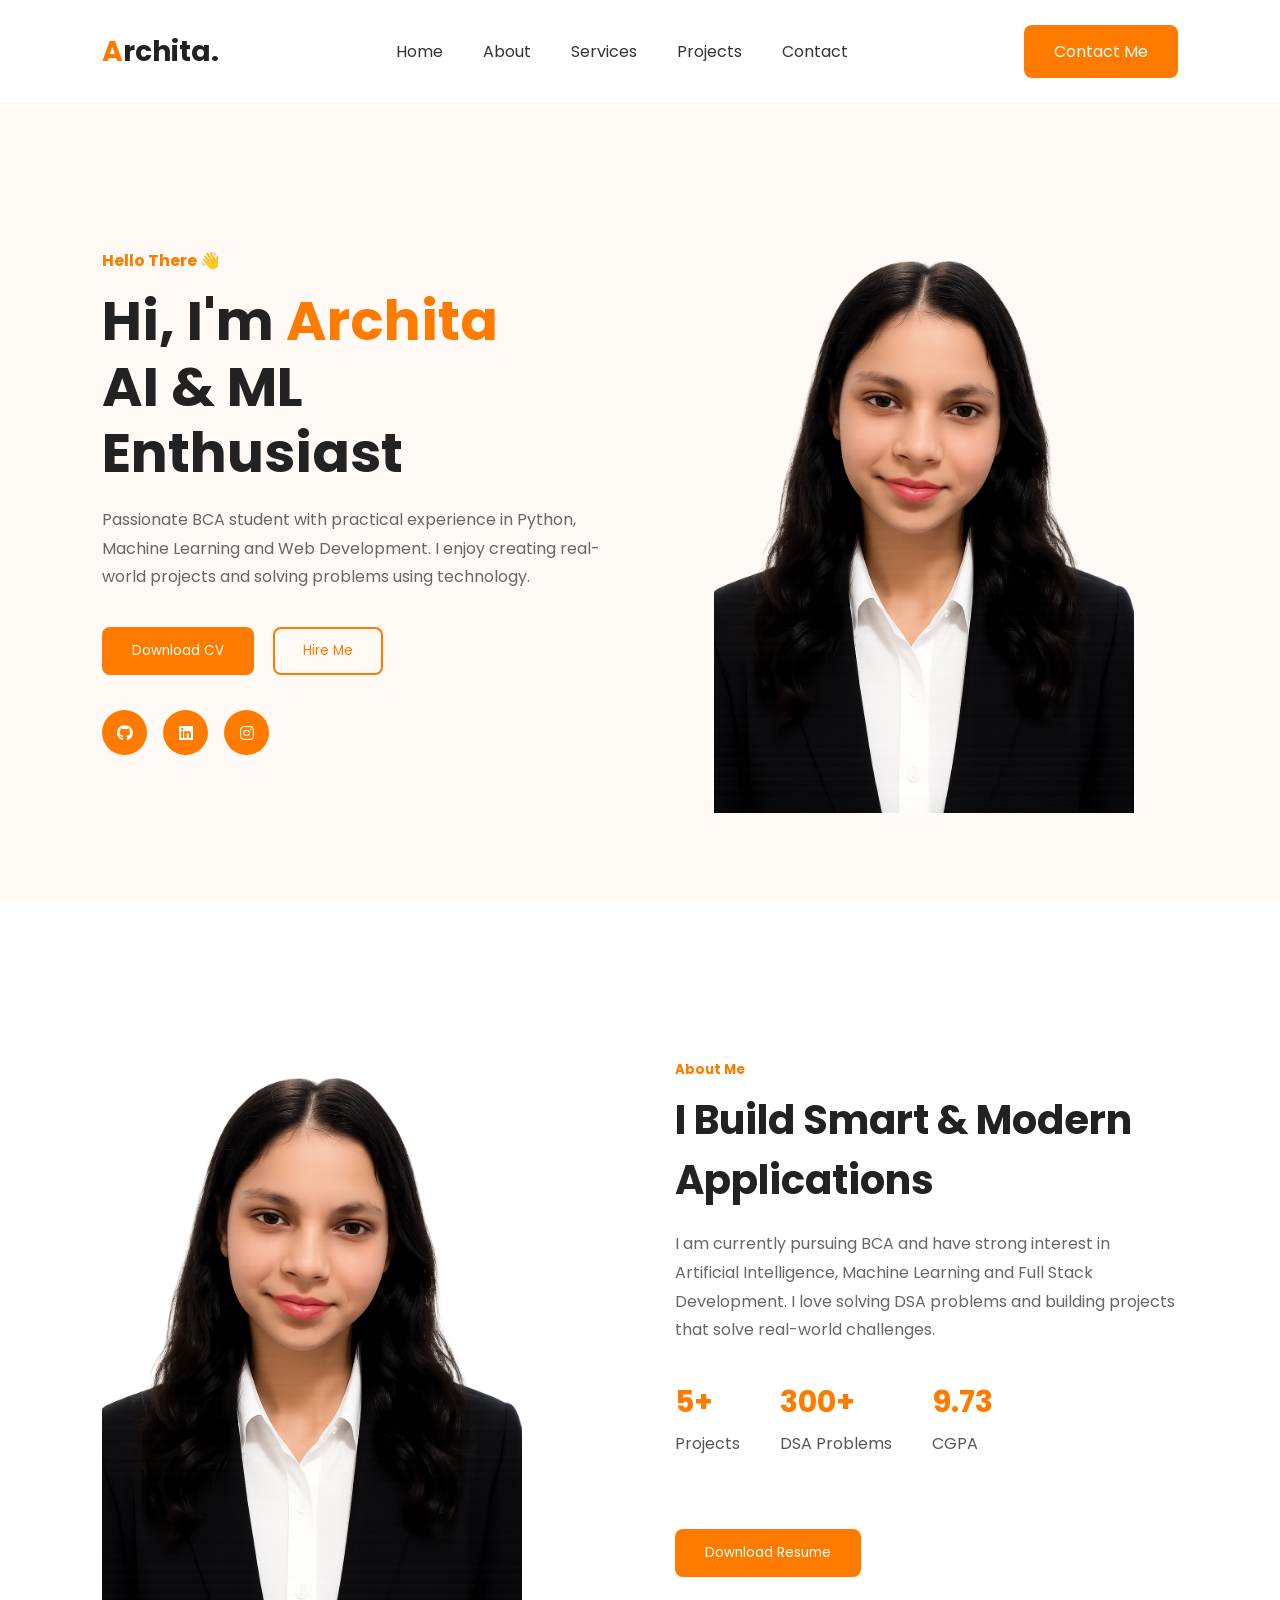
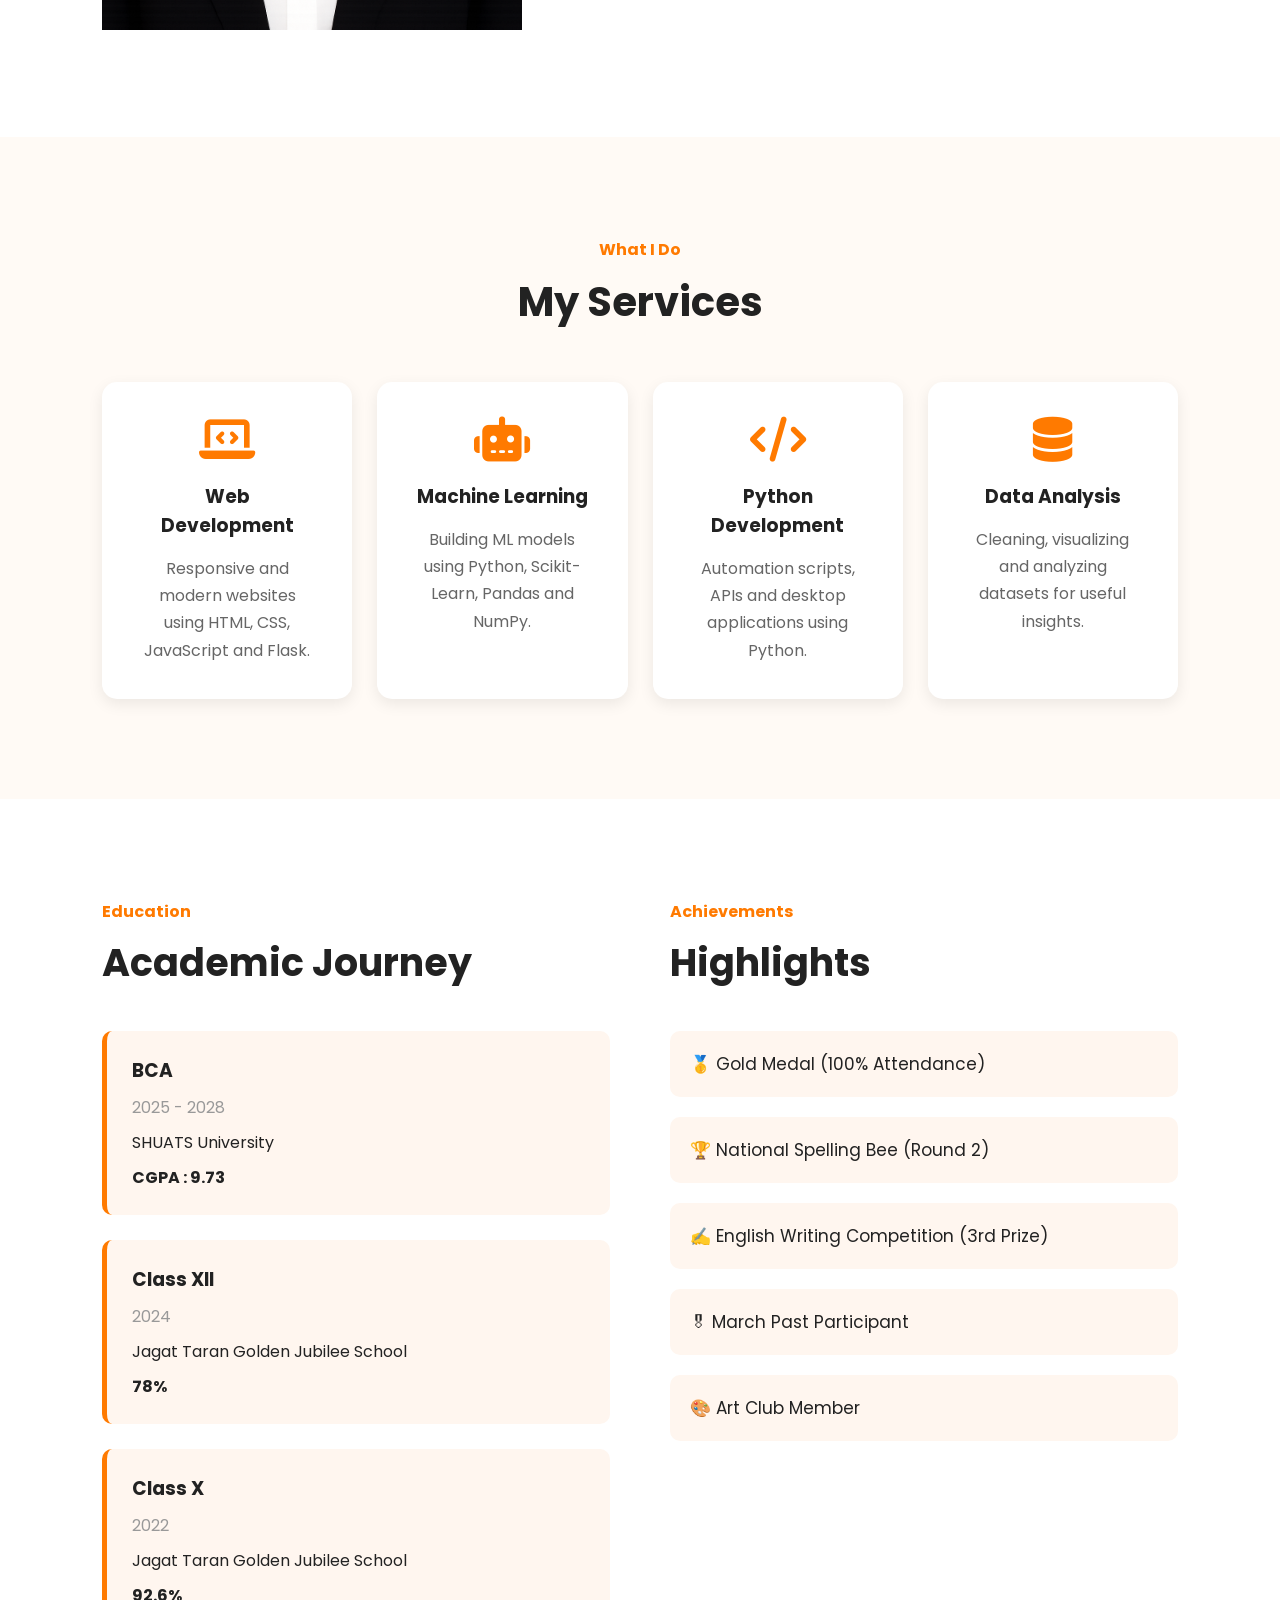
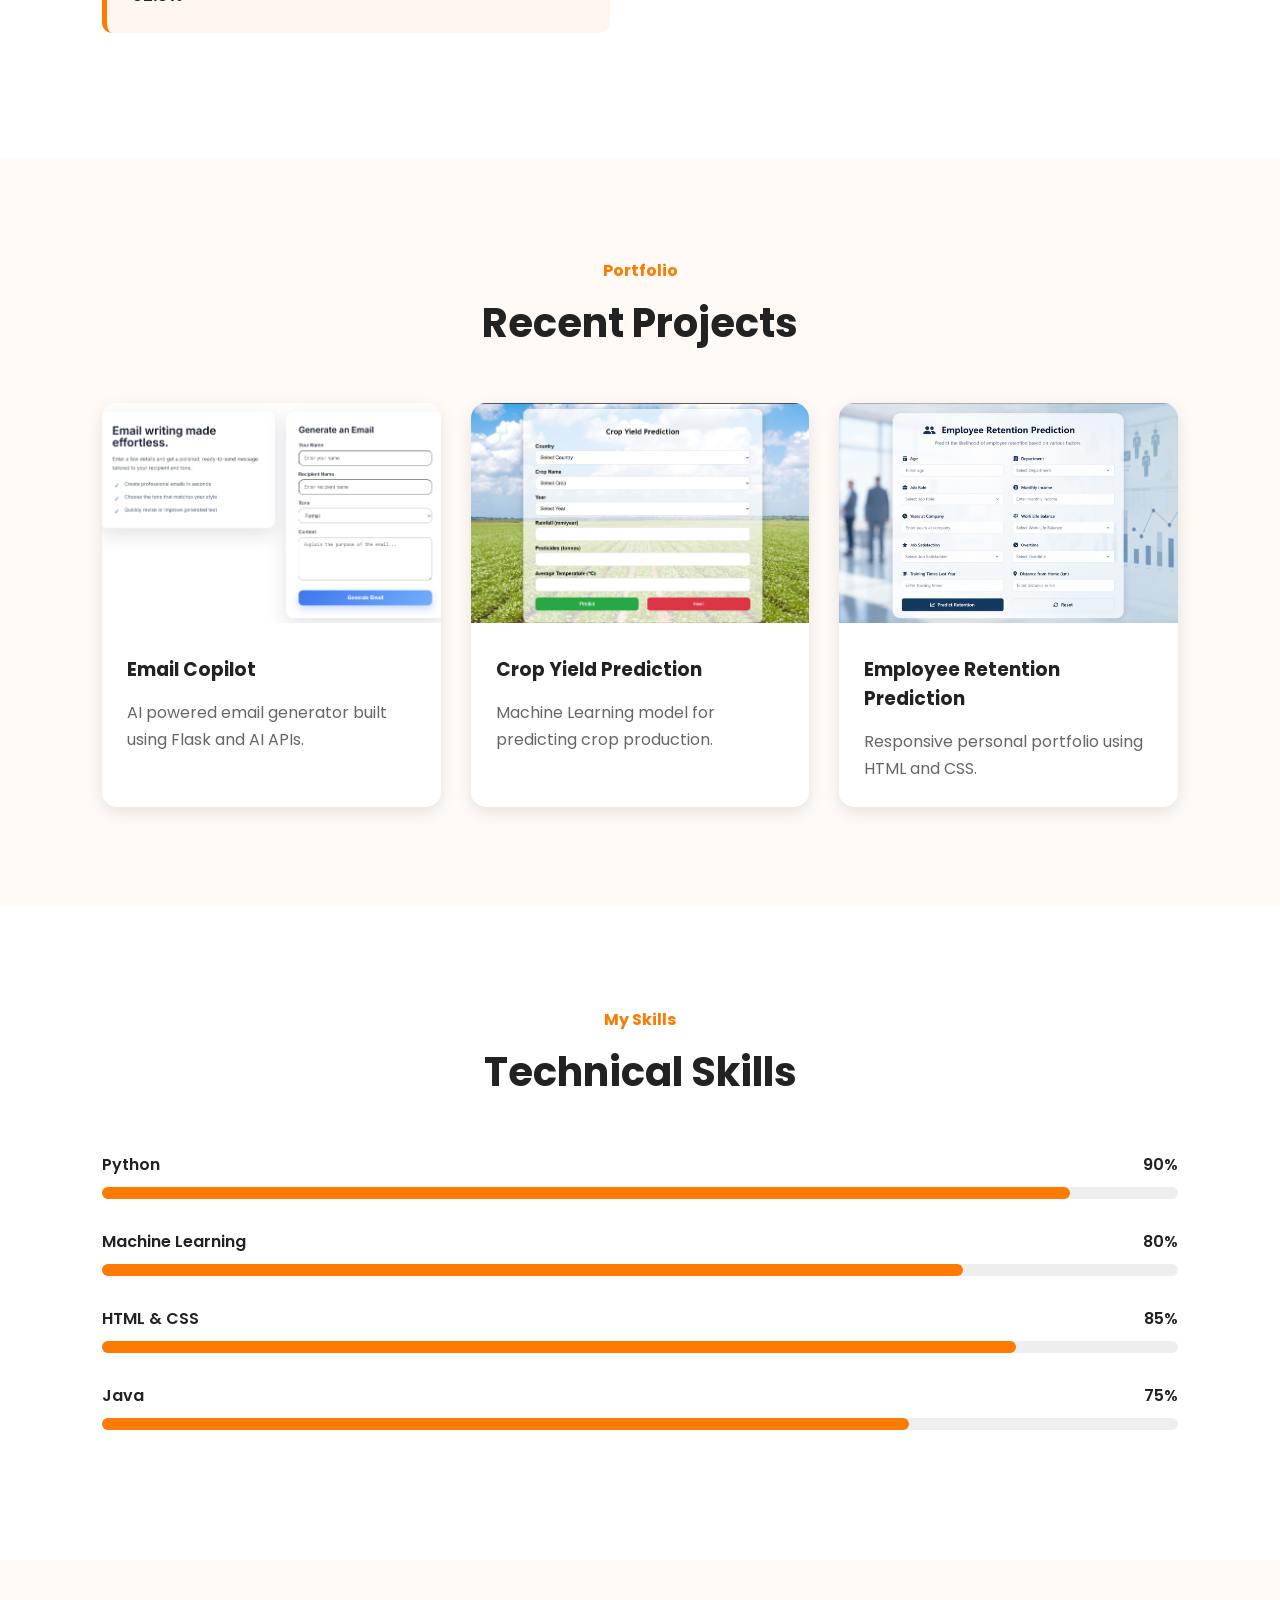
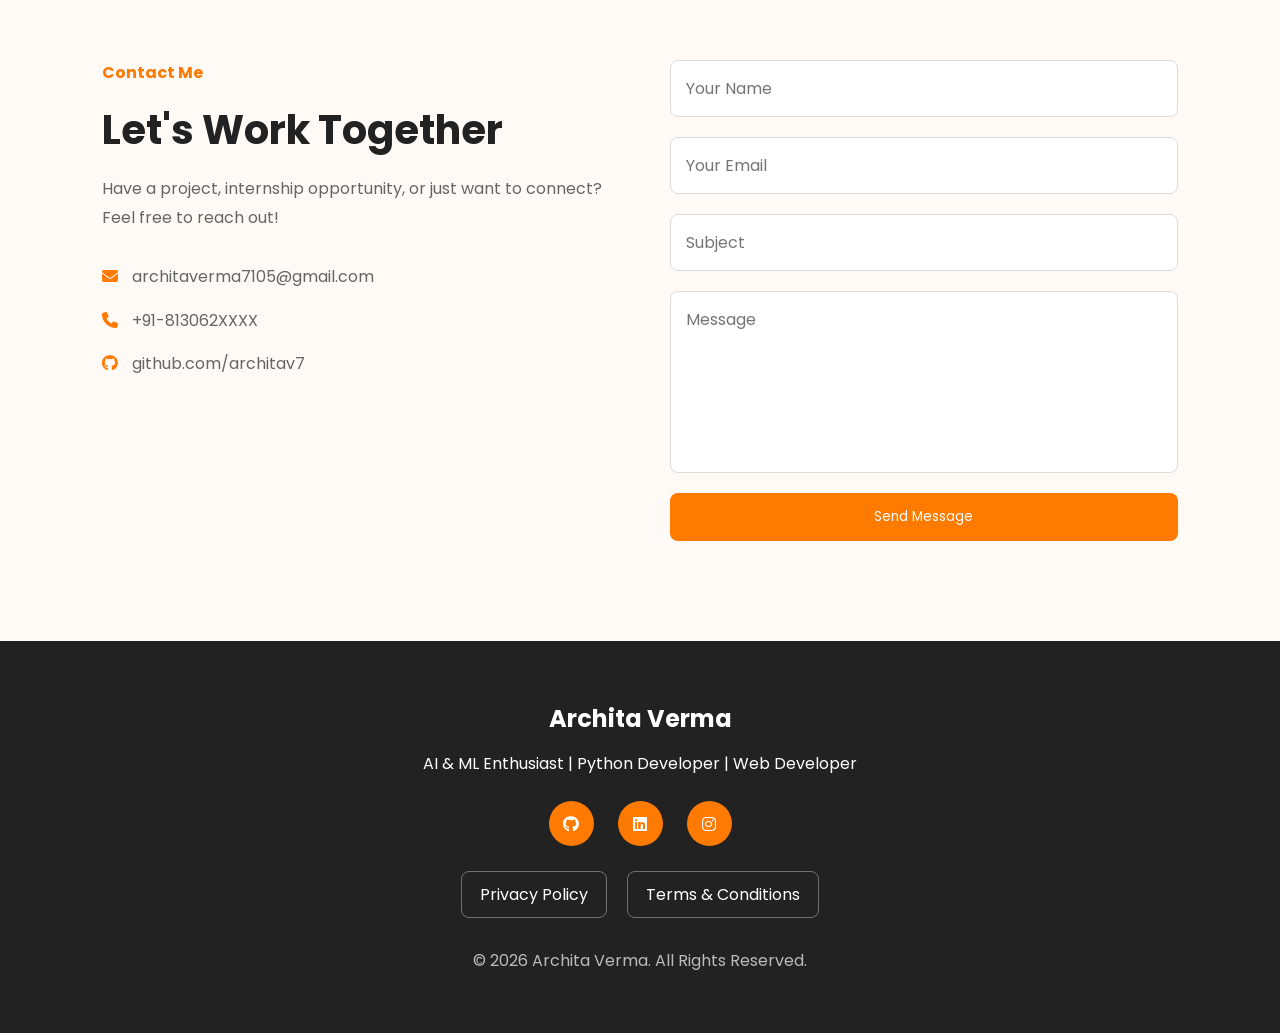
==== commit 7cb94265: "updated contact me button" ====
--- a/index.html
+++ b/index.html
@@ -15,6 +15,7 @@
     href="https://cdnjs.cloudflare.com/ajax/libs/font-awesome/6.5.2/css/all.min.css">
 </head>
 
+
 <body>
 
 <!-- ================= NAVBAR ================= -->
@@ -25,17 +26,23 @@
         <span>A</span>rchita.
     </div>
 
-    <nav>
-
-        <a href="#home">Home</a>
-        <a href="#about">About</a>
-        <a href="#services">Services</a>
-        <a href="#projects">Projects</a>
-        <a href="#contact">Contact</a>
-
-    </nav>
-
-    <button class="btn">Contact Me</button>
+    <div class="nav-wrap">
+        <input type="checkbox" id="menu-toggle" class="menu-checkbox">
+
+        <label for="menu-toggle" class="menu-toggle" aria-label="Toggle navigation">
+            <i class="fa-solid fa-bars"></i>
+        </label>
+
+        <nav class="nav-links">
+            <a href="#home">Home</a>
+            <a href="#about">About</a>
+            <a href="#services">Services</a>
+            <a href="#projects">Projects</a>
+            <a href="#contact">Contact</a>
+        </nav>
+    </div>
+
+   <a href="#contact" class="btn">Contact Me</a>
 
 </header>
 
--- a/style.css
+++ b/style.css
@@ -33,6 +33,26 @@
     z-index:100;
 }
 
+.nav-wrap{
+    position:relative;
+    display:flex;
+    align-items:center;
+}
+
+.menu-checkbox{
+    display:none;
+}
+
+.menu-toggle{
+    display:none;
+    cursor:pointer;
+    font-size:22px;
+    color:#333;
+    padding:10px;
+    border-radius:50%;
+    background:#fff6ef;
+}
+
 .logo{
 
     font-size:28px;
@@ -77,6 +97,8 @@
     cursor:pointer;
 
     transition:.3s;
+
+    text-decoration: none;
 }
 
 .btn:hover{
@@ -107,6 +129,11 @@
 
     color:white;
 }
+
+
+
+
+
 
 /* Hero */
 
@@ -768,6 +795,57 @@
 
 @media(max-width:768px){
 
+header{
+    flex-direction:row;
+    gap:15px;
+}
+
+.nav-wrap{
+    margin-left:auto;
+}
+
+.menu-toggle{
+    display:inline-flex;
+    align-items:center;
+    justify-content:center;
+}
+
+.nav-links{
+    position:absolute;
+    top:calc(100% + 12px);
+    right:0;
+    display:flex;
+    flex-direction:column;
+    align-items:flex-start;
+    gap:10px;
+    min-width:220px;
+    padding:18px;
+    background:white;
+    border-radius:12px;
+    box-shadow:0 10px 25px rgba(0,0,0,.12);
+    opacity:0;
+    visibility:hidden;
+    transform:translateY(-8px);
+    pointer-events:none;
+    transition:.3s ease;
+}
+
+.menu-checkbox:checked ~ .nav-links{
+    opacity:1;
+    visibility:visible;
+    transform:translateY(0);
+    pointer-events:auto;
+}
+
+.nav-links a{
+    margin:0;
+    padding:6px 0;
+}
+
+.header-btn{
+    display:none;
+}
+
 .hero-text h1{
 
     font-size:40px;
@@ -806,4 +884,6 @@
 
 }
 
+
+
 }
